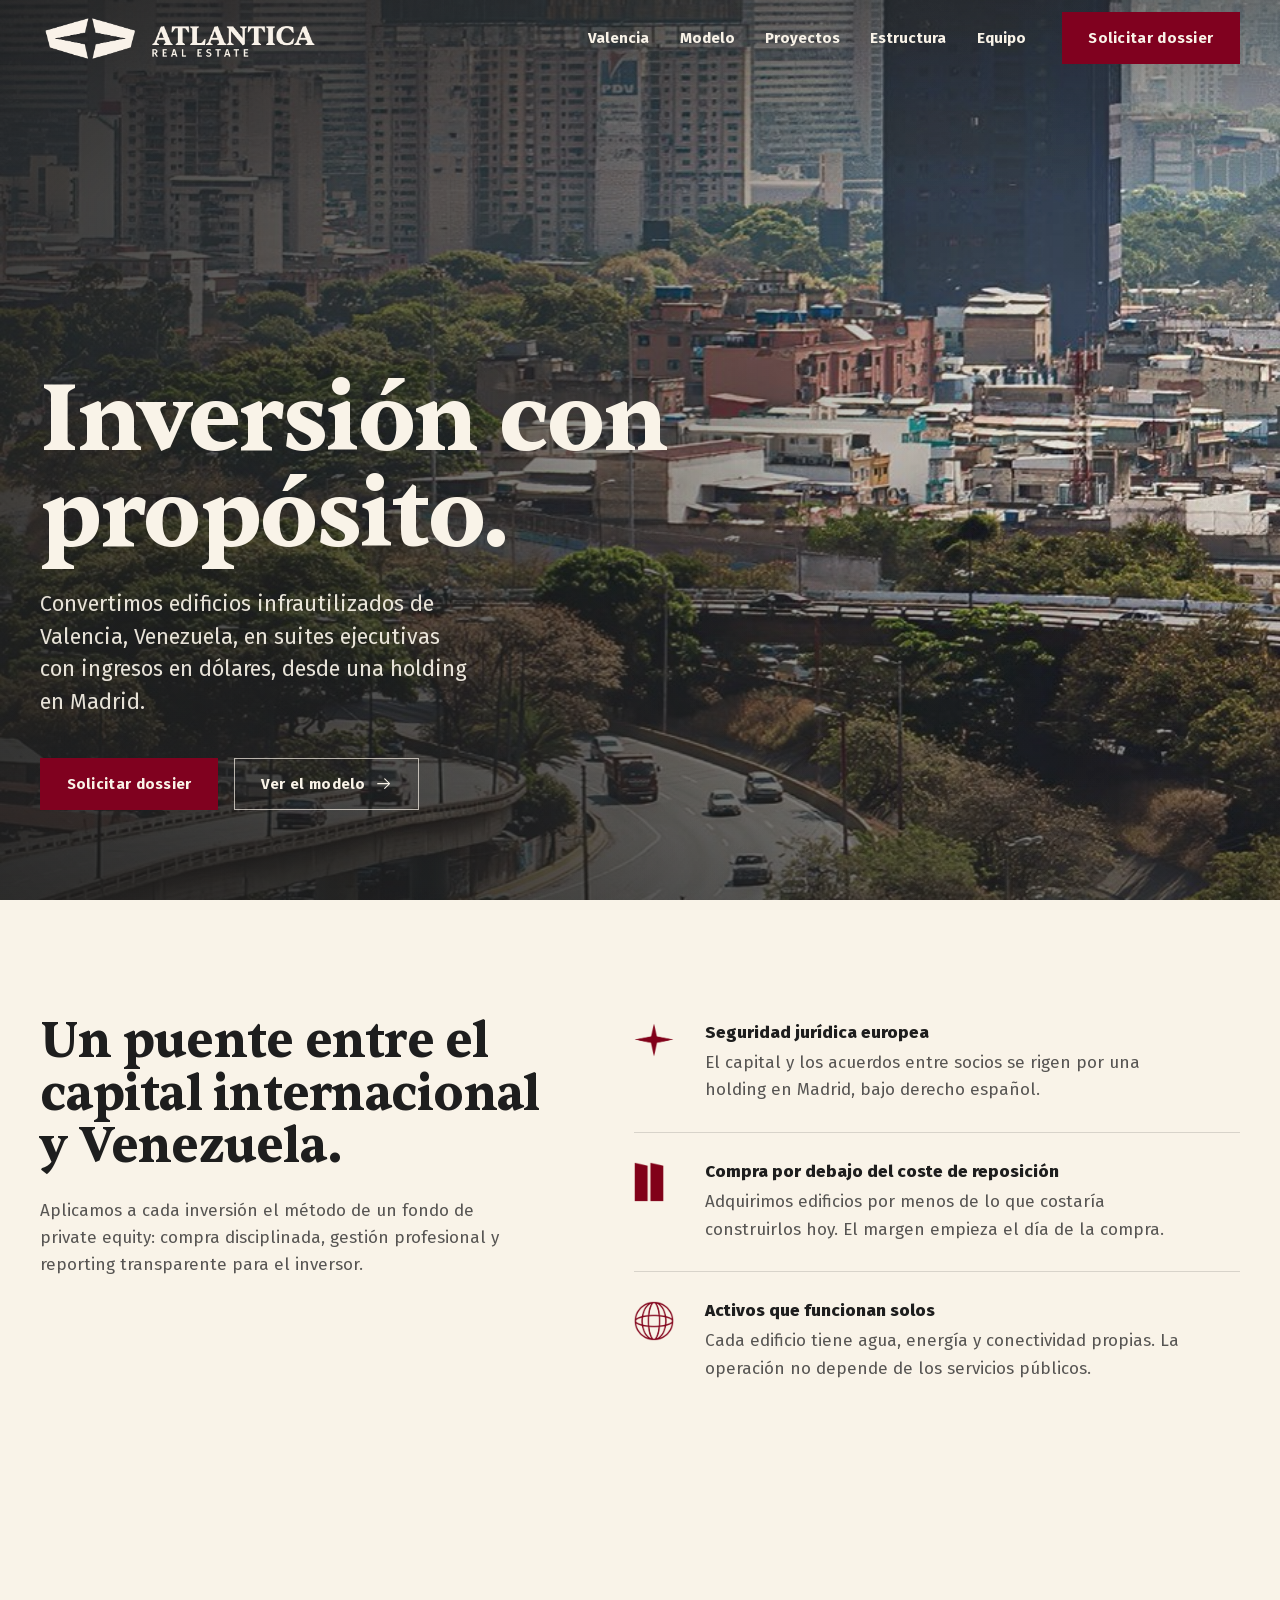
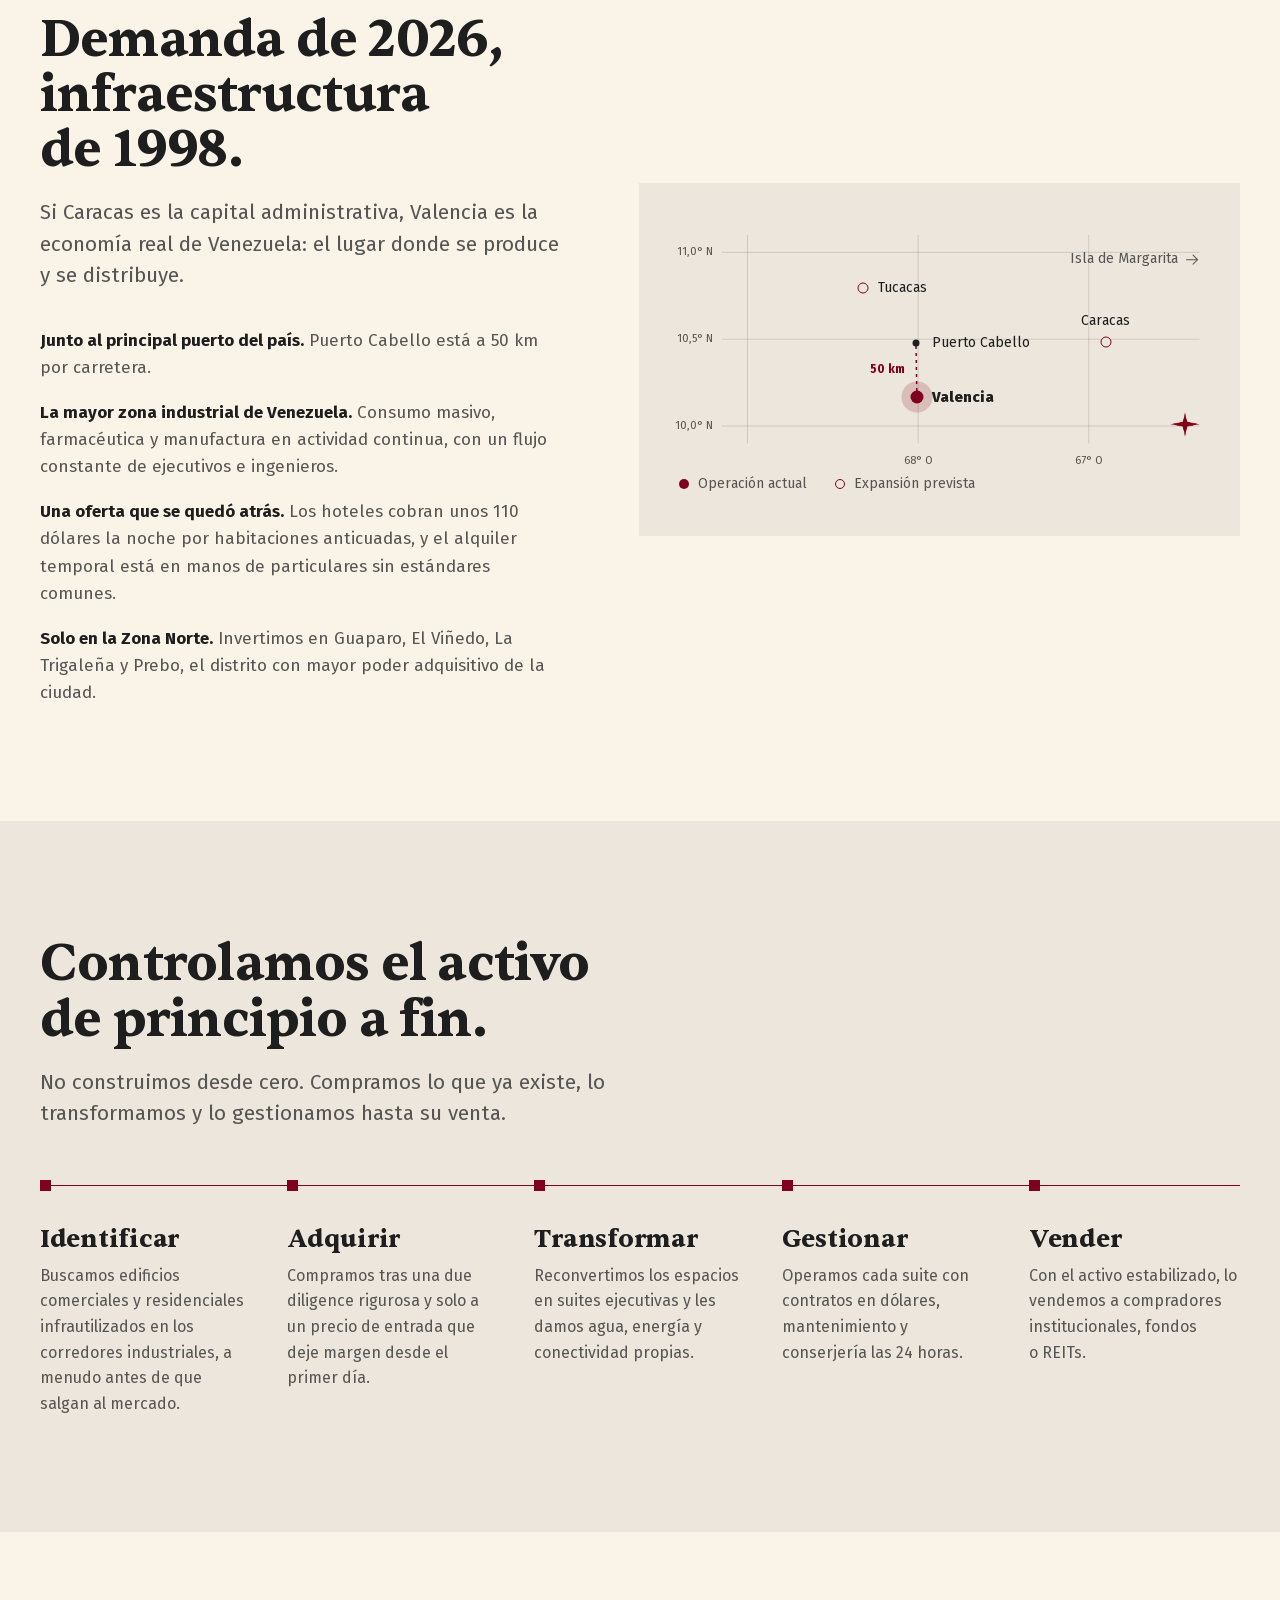
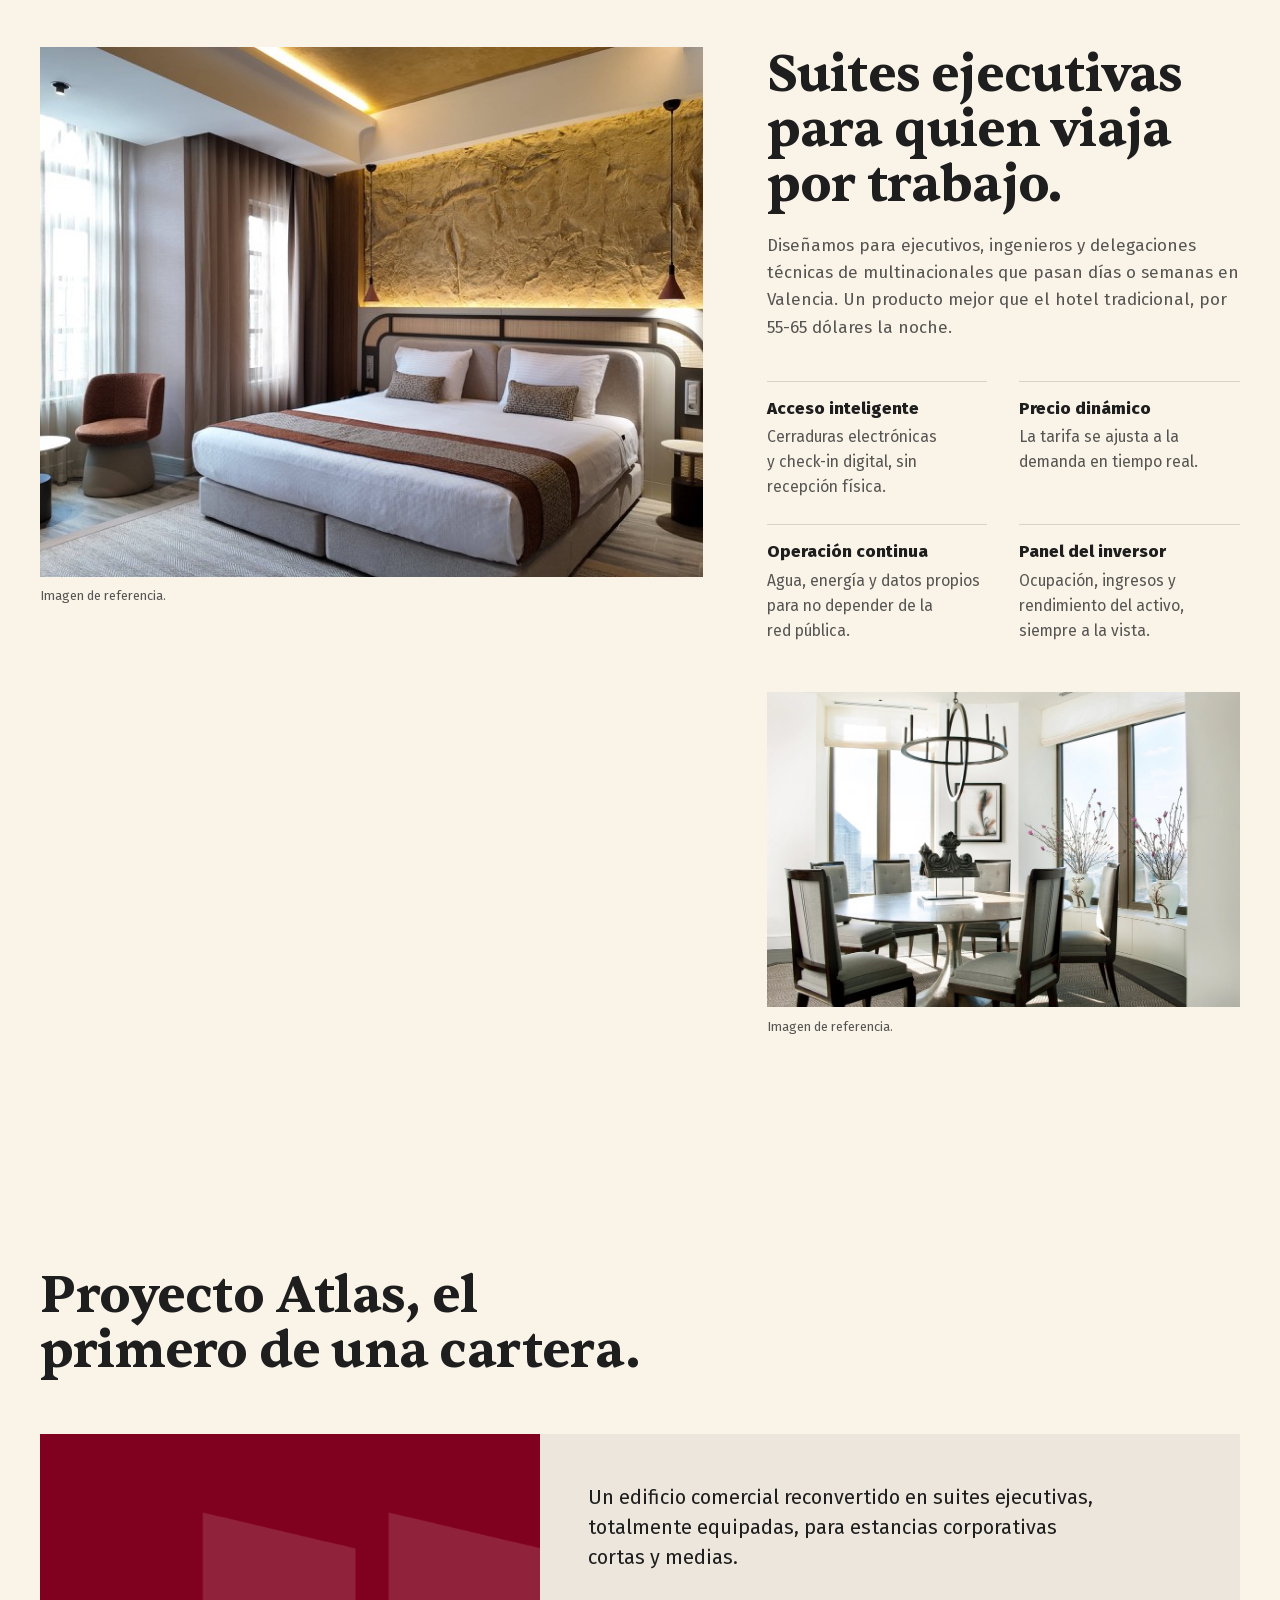
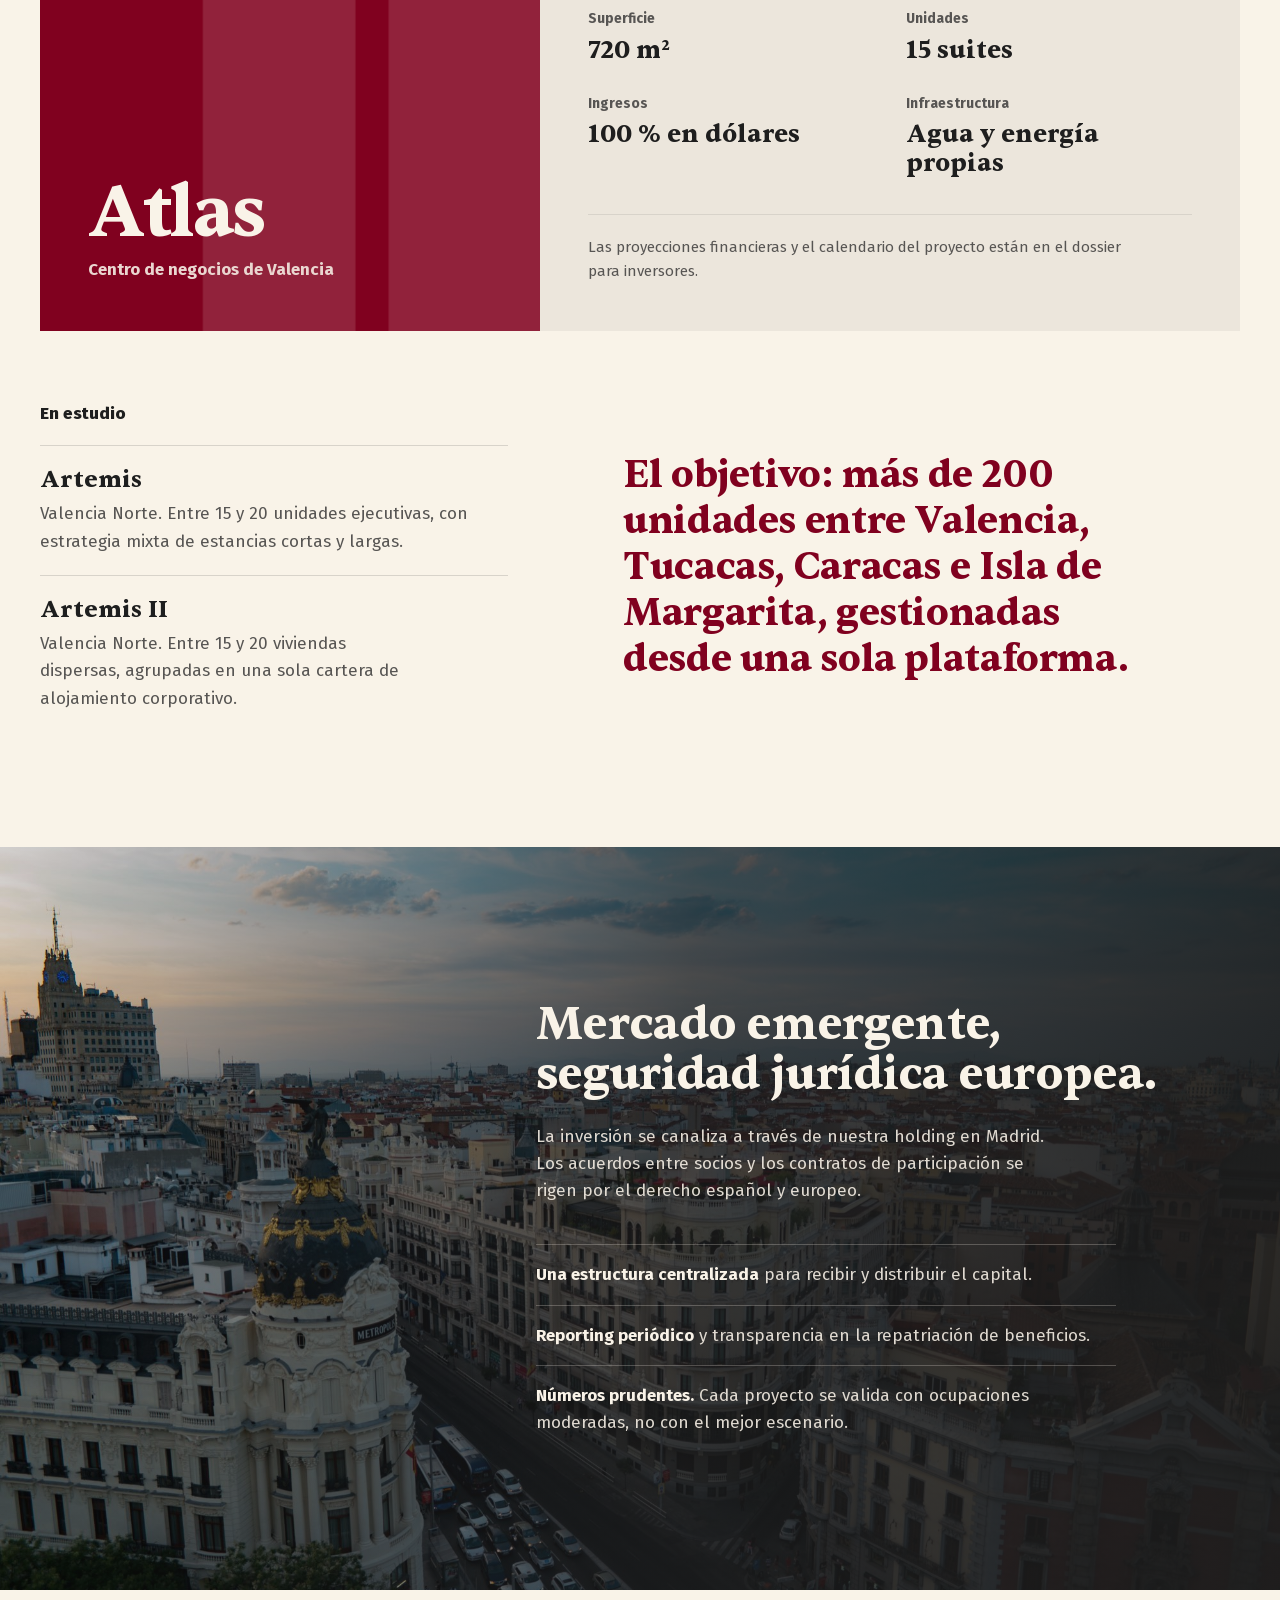
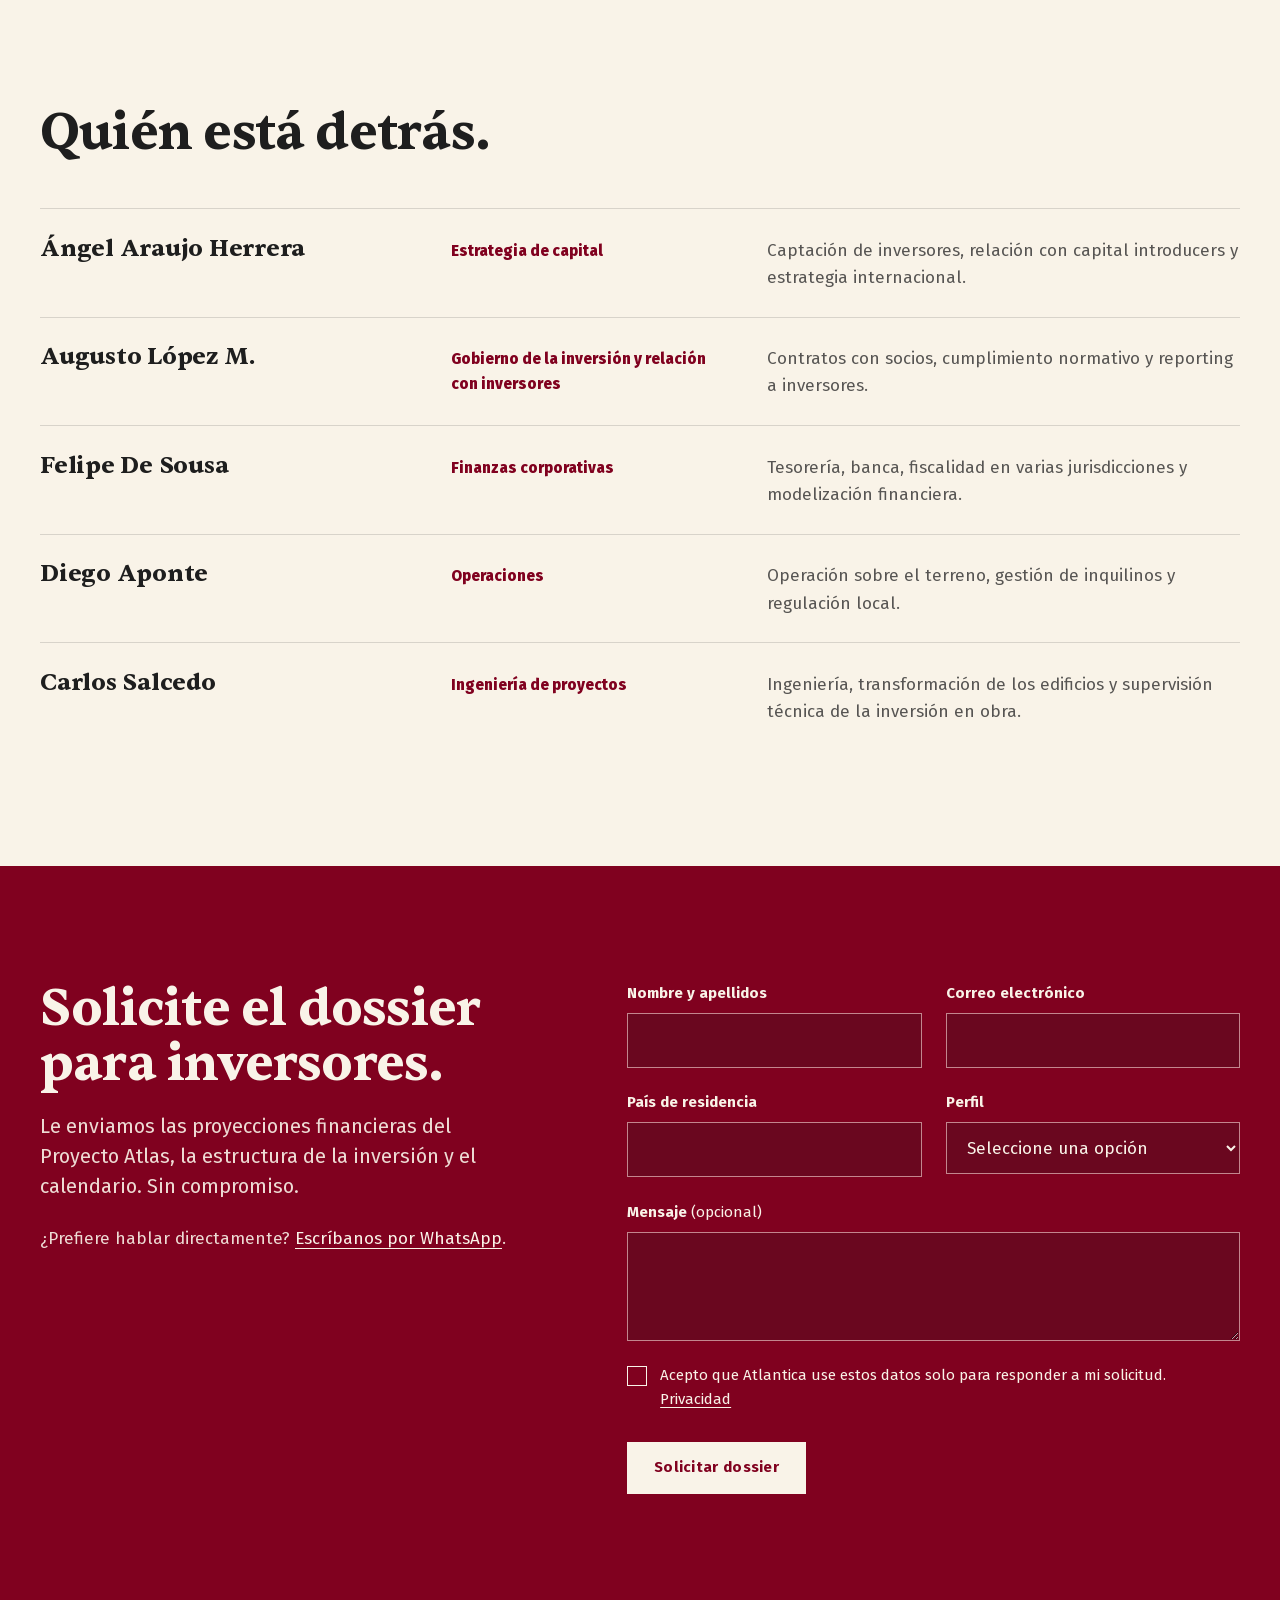
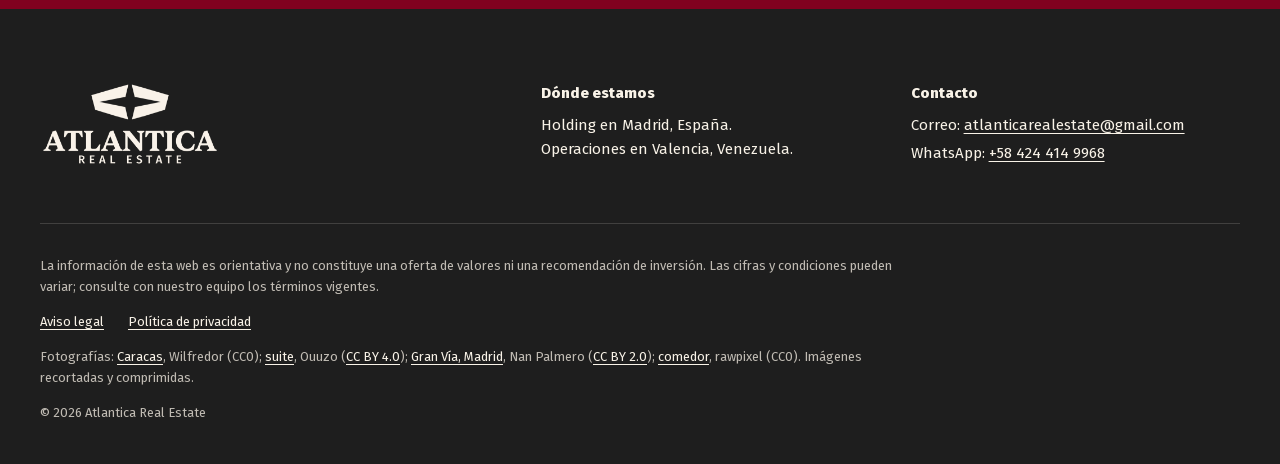
==== index.html @ 22e3bf8a "Web de Atlantica Real Estate Landing estática: modelo de negocio, Valencia, suites, Proyecto Atlas, " ====
<!doctype html>
<html lang="es">
<head>
<meta charset="utf-8">
<meta name="viewport" content="width=device-width, initial-scale=1">
<meta http-equiv="Content-Security-Policy" content="default-src 'self'; script-src 'self' 'sha256-qOhFsq0QMV2REqNwk5hGH5bZE9SkX6gt6yeyKdYPv+U='; style-src 'self' 'unsafe-inline'; img-src 'self' data:; font-src 'self'; connect-src 'self'; object-src 'none'; base-uri 'self'; form-action 'self'; upgrade-insecure-requests">
<meta name="referrer" content="strict-origin-when-cross-origin">
<title>Atlantica Real Estate | Inversión inmobiliaria en Valencia, Venezuela</title>
<meta name="description" content="Convertimos edificios infrautilizados de Valencia, Venezuela, en suites ejecutivas con ingresos en dólares, desde una holding en Madrid.">
<meta name="color-scheme" content="light dark">
<meta name="theme-color" content="#F9F3E8" media="(prefers-color-scheme: light)">
<meta name="theme-color" content="#1E1E1E" media="(prefers-color-scheme: dark)">
<meta property="og:type" content="website">
<meta property="og:locale" content="es_ES">
<meta property="og:title" content="Atlantica Real Estate | Inversión con propósito">
<meta property="og:description" content="Suites ejecutivas en Valencia, Venezuela, con ingresos en dólares y seguridad jurídica europea.">
<meta property="og:image" content="https://augustomlopezm.github.io/atlantica/assets/og-imagen.jpg">
<meta property="og:url" content="https://augustomlopezm.github.io/atlantica/">
<link rel="canonical" href="https://augustomlopezm.github.io/atlantica/">
<link rel="icon" href="assets/favicon-32.png" sizes="32x32" type="image/png">
<link rel="apple-touch-icon" href="assets/apple-touch-icon.png">
<link rel="preload" href="assets/fuentes/sentient-700.woff2" as="font" type="font/woff2" crossorigin>
<link rel="preload" href="assets/fuentes/fira-sans-400.woff2" as="font" type="font/woff2" crossorigin>
<link rel="preload" as="image" href="assets/img/portada-caracas-movil.jpg" media="(max-width: 699px)" fetchpriority="high">
<link rel="preload" as="image" href="assets/img/portada-caracas-1600.jpg" imagesrcset="assets/img/portada-caracas-1600.jpg 1600w, assets/img/portada-caracas-2240.jpg 2240w" imagesizes="100vw" media="(min-width: 700px)" fetchpriority="high">
<link rel="stylesheet" href="css/estilos.css">
<script>document.documentElement.classList.add("js")</script>
<script src="js/main.js" defer></script>
</head>
<body>
<a class="saltar" href="#contenido">Saltar al contenido</a>
<svg class="sprite" aria-hidden="true" focusable="false"><symbol id="i-flecha" viewBox="0 0 256 256" fill="currentColor"><path d="M221.66,133.66l-72,72a8,8,0,0,1-11.32-11.32L196.69,136H40a8,8,0,0,1,0-16H196.69L138.34,61.66a8,8,0,0,1,11.32-11.32l72,72A8,8,0,0,1,221.66,133.66Z"/></symbol><symbol id="i-menu" viewBox="0 0 256 256" fill="currentColor"><path d="M224,128a8,8,0,0,1-8,8H40a8,8,0,0,1,0-16H216A8,8,0,0,1,224,128ZM40,72H216a8,8,0,0,0,0-16H40a8,8,0,0,0,0,16ZM216,184H40a8,8,0,0,0,0,16H216a8,8,0,0,0,0-16Z"/></symbol><symbol id="i-cerrar" viewBox="0 0 256 256" fill="currentColor"><path d="M205.66,194.34a8,8,0,0,1-11.32,11.32L128,139.31,61.66,205.66a8,8,0,0,1-11.32-11.32L116.69,128,50.34,61.66A8,8,0,0,1,61.66,50.34L128,116.69l66.34-66.35a8,8,0,0,1,11.32,11.32L139.31,128Z"/></symbol></svg>

<header class="cabecera" data-estado="sobre-portada">
  <div class="contenedor cabecera__fila">
    <a class="cabecera__marca" href="#inicio" aria-label="Atlantica Real Estate, ir al inicio">
      <img class="logo logo--claro" src="assets/marca/logo-horizontal-butter.png" width="280" height="51" alt="">
      <img class="logo logo--color" src="assets/marca/logo-horizontal-wine.png" width="280" height="51" alt="">
    </a>
    <nav class="nav" id="nav" aria-label="Principal">
      <ul class="nav__enlaces">
        <li><a href="#valencia">Valencia</a></li>
        <li><a href="#modelo">Modelo</a></li>
        <li><a href="#proyectos">Proyectos</a></li>
        <li><a href="#estructura">Estructura</a></li>
        <li><a href="#equipo">Equipo</a></li>
      </ul>
      <a class="boton boton--primario" href="#dossier">Solicitar dossier</a>
    </nav>
    <button class="menu-boton" type="button" aria-controls="nav" aria-expanded="false">
      <svg class="icono icono--abrir" aria-hidden="true"><use href="#i-menu"/></svg>
      <svg class="icono icono--cerrar" aria-hidden="true"><use href="#i-cerrar"/></svg>
      <span class="solo-lector">Menú</span>
    </button>
  </div>
</header>

<main id="contenido">

  <section class="portada" id="inicio" aria-labelledby="portada-titulo">
    <picture>
      <source media="(max-width: 699px)" srcset="assets/img/portada-caracas-movil.jpg" width="905" height="1760">
      <img class="portada__foto" src="assets/img/portada-caracas-1600.jpg"
           srcset="assets/img/portada-caracas-1600.jpg 1600w, assets/img/portada-caracas-2240.jpg 2240w"
           sizes="100vw" width="2240" height="1260" fetchpriority="high"
           alt="Caracas, con el Ávila al fondo y las torres de Parque Central.">
    </picture>
    <div class="contenedor portada__contenido">
      <h1 class="portada__titulo" id="portada-titulo">Inversión con propósito.</h1>
      <p class="portada__texto">Convertimos edificios infrautilizados de Valencia, Venezuela, en suites ejecutivas con ingresos en dólares, desde una holding en Madrid.</p>
      <div class="portada__acciones">
        <a class="boton boton--primario" href="#dossier">Solicitar dossier</a>
        <a class="boton boton--contorno-claro" href="#modelo">Ver el modelo <svg class="icono" aria-hidden="true"><use href="#i-flecha"/></svg></a>
      </div>
    </div>
  </section>

  <section class="seccion intro" aria-labelledby="intro-titulo">
    <div class="contenedor intro__rejilla">
      <div>
        <h2 class="intro__titulo" id="intro-titulo">Un puente entre el capital internacional y Venezuela.</h2>
        <p class="intro__texto">Aplicamos a cada inversión el método de un fondo de private equity: compra disciplinada, gestión profesional y reporting transparente para el inversor.</p>
      </div>
      <ul class="pilares">
        <li>
          <picture class="pilares__icono"><source srcset="assets/marca/rosa-butter.png" media="(prefers-color-scheme: dark)"><img src="assets/marca/rosa-wine.png" width="40" height="34" alt=""></picture>
          <h3>Seguridad jurídica europea</h3>
          <p>El capital y los acuerdos entre socios se rigen por una holding en Madrid, bajo derecho español.</p>
        </li>
        <li>
          <picture class="pilares__icono"><source srcset="assets/marca/barras-butter.png" media="(prefers-color-scheme: dark)"><img src="assets/marca/barras-wine.png" width="30" height="40" alt=""></picture>
          <h3>Compra por debajo del coste de reposición</h3>
          <p>Adquirimos edificios por menos de lo que costaría construirlos hoy. El margen empieza el día de la compra.</p>
        </li>
        <li>
          <picture class="pilares__icono"><source srcset="assets/marca/globo-butter.png" media="(prefers-color-scheme: dark)"><img src="assets/marca/globo-wine.png" width="40" height="40" alt=""></picture>
          <h3>Activos que funcionan solos</h3>
          <p>Cada edificio tiene agua, energía y conectividad propias. La operación no depende de los servicios públicos.</p>
        </li>
      </ul>
    </div>
  </section>

  <section class="seccion valencia" id="valencia" aria-labelledby="valencia-titulo">
    <div class="contenedor valencia__rejilla">
      <div>
        <h2 id="valencia-titulo">Demanda de 2026, infraestructura de 1998.</h2>
        <p class="entradilla">Si Caracas es la capital administrativa, Valencia es la economía real de Venezuela: el lugar donde se produce y se distribuye.</p>
        <ul class="lista-datos">
          <li><strong>Junto al principal puerto del país.</strong> Puerto Cabello está a 50 km por carretera.</li>
          <li><strong>La mayor zona industrial de Venezuela.</strong> Consumo masivo, farmacéutica y manufactura en actividad continua, con un flujo constante de ejecutivos e ingenieros.</li>
          <li><strong>Una oferta que se quedó atrás.</strong> Los hoteles cobran unos 110 dólares la noche por habitaciones anticuadas, y el alquiler temporal está en manos de particulares sin estándares comunes.</li>
          <li><strong>Solo en la Zona Norte.</strong> Invertimos en Guaparo, El Viñedo, La Trigaleña y Prebo, el distrito con mayor poder adquisitivo de la ciudad.</li>
        </ul>
      </div>
      <figure class="mapa" role="img" aria-label="Mapa de Venezuela. Valencia, donde operamos hoy, está a 50 kilómetros por carretera de Puerto Cabello. La expansión prevista incluye Tucacas, Caracas e Isla de Margarita.">
        <div class="mapa__lienzo" style="aspect-ratio: 314 / 137"><svg class="mapa__reticula" viewBox="0 0 314.4 137.0" preserveAspectRatio="none" aria-hidden="true" focusable="false"><line x1="0" y1="125.6" x2="314.4" y2="125.6"/><line x1="0" y1="68.5" x2="314.4" y2="68.5"/><line x1="0" y1="11.4" x2="314.4" y2="11.4"/><line x1="16.8" y1="0" x2="16.8" y2="137.0"/><line x1="129.1" y1="0" x2="129.1" y2="137.0"/><line x1="241.4" y1="0" x2="241.4" y2="137.0"/><line class="mapa__ruta" x1="128.3" y1="107.1" x2="127.7" y2="71.6"/></svg><span class="mapa__coord" style="left: 0; top: 91.67%">10,0° N</span><span class="mapa__coord" style="left: 0; top: 50.00%">10,5° N</span><span class="mapa__coord" style="left: 0; top: 8.33%">11,0° N</span><span class="mapa__coord mapa__coord--lon" style="left: 41.07%; top: 100%">68° O</span><span class="mapa__coord mapa__coord--lon" style="left: 76.79%; top: 100%">67° O</span><span class="mapa__dato" style="left: 40.80%; top: 65.20%">50 km</span><span class="mapa__punto mapa__punto--actual" style="left: 40.80%; top: 78.17%"></span><span class="mapa__lugar mapa__lugar--der mapa__lugar--principal" style="left: 40.80%; top: 78.17%">Valencia</span><span class="mapa__punto mapa__punto--puerto" style="left: 40.62%; top: 52.24%"></span><span class="mapa__lugar mapa__lugar--der" style="left: 40.62%; top: 52.24%">Puerto Cabello</span><span class="mapa__punto mapa__punto--prevista" style="left: 80.23%; top: 51.62%"></span><span class="mapa__lugar mapa__lugar--arriba" style="left: 80.23%; top: 51.62%">Caracas</span><span class="mapa__punto mapa__punto--prevista" style="left: 29.44%; top: 25.78%"></span><span class="mapa__lugar mapa__lugar--der" style="left: 29.44%; top: 25.78%">Tucacas</span><span class="mapa__lugar mapa__lugar--borde" style="top: 11.86%">Isla de Margarita <svg class="icono" aria-hidden="true"><use href="#i-flecha"/></svg></span><picture class="mapa__rosa"><source srcset="assets/marca/rosa-butter.png" media="(prefers-color-scheme: dark)"><img src="assets/marca/rosa-wine.png" width="30" height="25" alt=""></picture></div>
        <figcaption class="mapa__leyenda" aria-hidden="true">
          <span class="leyenda leyenda--actual">Operación actual</span>
          <span class="leyenda leyenda--prevista">Expansión prevista</span>
        </figcaption>
      </figure>
    </div>
  </section>

  <section class="seccion modelo" id="modelo" aria-labelledby="modelo-titulo">
    <div class="contenedor">
      <h2 id="modelo-titulo">Controlamos el activo de principio a fin.</h2>
      <p class="entradilla">No construimos desde cero. Compramos lo que ya existe, lo transformamos y lo gestionamos hasta su venta.</p>
      <ol class="cadena" data-cadena>
        <li><h3>Identificar</h3><p>Buscamos edificios comerciales y residenciales infrautilizados en los corredores industriales, a menudo antes de que salgan al mercado.</p></li>
        <li><h3>Adquirir</h3><p>Compramos tras una due diligence rigurosa y solo a un precio de entrada que deje margen desde el primer día.</p></li>
        <li><h3>Transformar</h3><p>Reconvertimos los espacios en suites ejecutivas y les damos agua, energía y conectividad propias.</p></li>
        <li><h3>Gestionar</h3><p>Operamos cada suite con contratos en dólares, mantenimiento y conserjería las 24 horas.</p></li>
        <li><h3>Vender</h3><p>Con el activo estabilizado, lo vendemos a compradores institucionales, fondos o REITs.</p></li>
      </ol>
    </div>
  </section>

  <section class="seccion suites" id="suites" aria-labelledby="suites-titulo">
    <div class="contenedor suites__rejilla">
      <figure class="foto suites__principal">
        <img src="assets/img/suite-1800.jpg" srcset="assets/img/suite-960.jpg 960w, assets/img/suite-1800.jpg 1800w"
             sizes="(min-width: 1000px) 56vw, 100vw" width="1800" height="1012" loading="lazy" decoding="async"
             alt="Suite contemporánea con cama doble, luz cálida indirecta y una pared de textura en relieve.">
        <figcaption>Imagen de referencia.</figcaption>
      </figure>
      <div class="suites__texto">
        <h2 id="suites-titulo">Suites ejecutivas para quien viaja por trabajo.</h2>
        <p>Diseñamos para ejecutivos, ingenieros y delegaciones técnicas de multinacionales que pasan días o semanas en Valencia. Un producto mejor que el hotel tradicional, por <span class="sin-corte">55-65 dólares</span> la noche.</p>
        <ul class="prestaciones">
          <li><h3>Acceso inteligente</h3><p>Cerraduras electrónicas y check-in digital, sin recepción física.</p></li>
          <li><h3>Precio dinámico</h3><p>La tarifa se ajusta a la demanda en tiempo real.</p></li>
          <li><h3>Operación continua</h3><p>Agua, energía y datos propios para no depender de la red pública.</p></li>
          <li><h3>Panel del inversor</h3><p>Ocupación, ingresos y rendimiento del activo, siempre a la vista.</p></li>
        </ul>
        <figure class="foto suites__secundaria">
          <img src="assets/img/comedor-1024.jpg" width="1024" height="731" loading="lazy" decoding="async"
               alt="Comedor de un apartamento contemporáneo con mesa redonda y ventanales hacia la ciudad.">
          <figcaption>Imagen de referencia.</figcaption>
        </figure>
      </div>
    </div>
  </section>

  <section class="seccion proyectos" id="proyectos" aria-labelledby="proyectos-titulo">
    <div class="contenedor">
      <h2 id="proyectos-titulo">Proyecto Atlas, el primero de una cartera.</h2>
      <div class="atlas">
        <div class="atlas__panel">
          <img class="atlas__barras" src="assets/marca/barras-butter-grande.png" width="450" height="600" alt="">
          <p class="atlas__nombre">Atlas</p>
          <p class="atlas__lugar">Centro de negocios de Valencia</p>
        </div>
        <div class="atlas__ficha">
          <p class="atlas__resumen">Un edificio comercial reconvertido en suites ejecutivas, totalmente equipadas, para estancias corporativas cortas y medias.</p>
          <dl class="ficha">
            <div><dt>Superficie</dt><dd>720 m²</dd></div>
            <div><dt>Unidades</dt><dd>15 suites</dd></div>
            <div><dt>Ingresos</dt><dd>100 % en dólares</dd></div>
            <div><dt>Infraestructura</dt><dd>Agua y energía propias</dd></div>
          </dl>
          <p class="atlas__nota">Las proyecciones financieras y el calendario del proyecto están en el dossier para inversores.</p>
        </div>
      </div>
      <div class="cartera">
        <div>
          <h3 class="cartera__titulo">En estudio</h3>
          <ul class="cartera__lista">
            <li><p class="cartera__nombre">Artemis</p><p>Valencia Norte. Entre 15 y 20 unidades ejecutivas, con estrategia mixta de estancias cortas y largas.</p></li>
            <li><p class="cartera__nombre">Artemis II</p><p>Valencia Norte. Entre 15 y 20 viviendas dispersas, agrupadas en una sola cartera de alojamiento corporativo.</p></li>
          </ul>
        </div>
        <p class="cartera__vision">El objetivo: más de 200 unidades entre Valencia, Tucacas, Caracas e Isla de Margarita, gestionadas desde una sola plataforma.</p>
      </div>
    </div>
  </section>

  <section class="banda" id="estructura" aria-labelledby="estructura-titulo">
    <img class="banda__foto" src="assets/img/madrid-2000.jpg" srcset="assets/img/madrid-1000.jpg 1000w, assets/img/madrid-2000.jpg 2000w"
         sizes="100vw" width="2000" height="1333" loading="lazy" decoding="async"
         alt="La Gran Vía de Madrid al atardecer, con los edificios Metrópolis y Telefónica.">
    <div class="contenedor banda__contenido">
      <h2 id="estructura-titulo">Mercado emergente, seguridad jurídica europea.</h2>
      <p>La inversión se canaliza a través de nuestra holding en Madrid. Los acuerdos entre socios y los contratos de participación se rigen por el derecho español y europeo.</p>
      <ul class="garantias">
        <li><strong>Una estructura centralizada</strong> para recibir y distribuir el capital.</li>
        <li><strong>Reporting periódico</strong> y transparencia en la repatriación de beneficios.</li>
        <li><strong>Números prudentes.</strong> Cada proyecto se valida con ocupaciones moderadas, no con el mejor escenario.</li>
      </ul>
    </div>
  </section>

  <section class="seccion equipo" id="equipo" aria-labelledby="equipo-titulo">
    <div class="contenedor">
      <h2 id="equipo-titulo">Quién está detrás.</h2>
      <ul class="equipo__lista">
        <li><h3>Ángel Araujo Herrera</h3><p class="rol">Estrategia de capital</p><p>Captación de inversores, relación con capital introducers y estrategia internacional.</p></li>
        <li><h3>Augusto López M.</h3><p class="rol">Gobierno de la inversión y relación con inversores</p><p>Contratos con socios, cumplimiento normativo y reporting a inversores.</p></li>
        <li><h3>Felipe De Sousa</h3><p class="rol">Finanzas corporativas</p><p>Tesorería, banca, fiscalidad en varias jurisdicciones y modelización financiera.</p></li>
        <li><h3>Diego Aponte</h3><p class="rol">Operaciones</p><p>Operación sobre el terreno, gestión de inquilinos y regulación local.</p></li>
        <li><h3>Carlos Salcedo</h3><p class="rol">Ingeniería de proyectos</p><p>Ingeniería, transformación de los edificios y supervisión técnica de la inversión en obra.</p></li>
      </ul>
    </div>
  </section>

  <section class="dossier" id="dossier" aria-labelledby="dossier-titulo">
    <div class="contenedor dossier__rejilla">
      <div>
        <h2 id="dossier-titulo">Solicite el dossier para inversores.</h2>
        <p class="dossier__texto">Le enviamos las proyecciones financieras del Proyecto Atlas, la estructura de la inversión y el calendario. Sin compromiso.</p>
        <p class="dossier__alternativa">¿Prefiere hablar directamente? <a data-whatsapp href="https://wa.me/584244149968?text=Hola%2C%20me%20interesa%20recibir%20informaci%C3%B3n%20sobre%20Atlantica%20Real%20Estate." target="_blank" rel="noopener">Escríbanos por WhatsApp</a>.</p>
      </div>
      <form class="formulario" data-formulario novalidate>
        <div class="campo">
          <label for="f-nombre">Nombre y apellidos</label>
          <input id="f-nombre" name="nombre" autocomplete="name" required aria-describedby="e-nombre">
          <p class="campo__error" id="e-nombre" hidden></p>
        </div>
        <div class="campo">
          <label for="f-correo">Correo electrónico</label>
          <input id="f-correo" name="correo" type="email" autocomplete="email" required aria-describedby="e-correo">
          <p class="campo__error" id="e-correo" hidden></p>
        </div>
        <div class="campo">
          <label for="f-pais">País de residencia</label>
          <input id="f-pais" name="pais" autocomplete="country-name">
        </div>
        <div class="campo">
          <label for="f-perfil">Perfil</label>
          <select id="f-perfil" name="perfil">
            <option value="">Seleccione una opción</option>
            <option>Inversor particular</option>
            <option>Family office</option>
            <option>Inversor institucional</option>
            <option>Otro</option>
          </select>
        </div>
        <div class="campo campo--ancho">
          <label for="f-mensaje">Mensaje <span class="campo__opcional">(opcional)</span></label>
          <textarea id="f-mensaje" name="mensaje" rows="3"></textarea>
        </div>
        <div class="campo campo--ancho campo--casilla">
          <input id="f-privacidad" name="privacidad" type="checkbox" required aria-describedby="e-privacidad">
          <label for="f-privacidad">Acepto que Atlantica use estos datos solo para responder a mi solicitud. <a href="privacidad.html">Privacidad</a></label>
          <p class="campo__error" id="e-privacidad" hidden></p>
        </div>
        <div class="campo--ancho formulario__pie">
          <button class="boton boton--claro" type="submit">Solicitar dossier</button>
          <p class="formulario__estado" role="status" aria-live="polite"></p>
        </div>
      </form>
    </div>
  </section>

</main>

<footer class="pie">
  <div class="contenedor pie__rejilla">
    <img class="pie__logo" src="assets/marca/logo-principal-butter.png" width="180" height="86" alt="Atlantica Real Estate" loading="lazy">
    <div>
      <p class="pie__titulo">Dónde estamos</p>
      <p>Holding en Madrid, España.<br>Operaciones en Valencia, Venezuela.</p>
    </div>
    <div>
      <p class="pie__titulo">Contacto</p>
      <p>Correo: <a data-correo href="mailto:atlanticarealestate@gmail.com">atlanticarealestate@gmail.com</a></p>
      <p>WhatsApp: <a data-whatsapp href="https://wa.me/584244149968?text=Hola%2C%20me%20interesa%20recibir%20informaci%C3%B3n%20sobre%20Atlantica%20Real%20Estate." target="_blank" rel="noopener">+58 424 414 9968</a></p>
    </div>
  </div>
  <div class="contenedor pie__legal" id="pie-legal">
    <p>La información de esta web es orientativa y no constituye una oferta de valores ni una recomendación de inversión. Las cifras y condiciones pueden variar; consulte con nuestro equipo los términos vigentes.</p>
    <p class="pie__enlaces"><a href="aviso-legal.html">Aviso legal</a><a href="privacidad.html">Política de privacidad</a></p>
    <p>Fotografías: <a href="https://commons.wikimedia.org/wiki/File:Panoramic_View_of_Caracas_from_Militar_Hospital.jpg">Caracas</a>, Wilfredor (CC0); <a href="https://commons.wikimedia.org/w/index.php?curid=192235442">suite</a>, Ouuzo (<a href="https://creativecommons.org/licenses/by/4.0/">CC BY 4.0</a>); <a href="https://commons.wikimedia.org/w/index.php?curid=131073829">Gran Vía, Madrid</a>, Nan Palmero (<a href="https://creativecommons.org/licenses/by/2.0/">CC BY 2.0</a>); <a href="https://www.rawpixel.com/image/6043333">comedor</a>, rawpixel (CC0). Imágenes recortadas y comprimidas.</p>
    <p>© 2026 Atlantica Real Estate</p>
  </div>
</footer>
</body>
</html>
---- css/estilos.css ----
/* Atlantica Real Estate. Landing.
   Paleta, tipografías y reglas de uso: Manual de Identidad Visual (febrero 2026).
   Wine Red sobre Butter es la versión prioritaria; en modo oscuro el acento pasa a Butter
   porque el manual desaconseja Wine sobre Blackout. */

@font-face { font-family: "Sentient"; src: url("../assets/fuentes/sentient-700.woff2") format("woff2"); font-weight: 700; font-style: normal; font-display: swap; }
@font-face { font-family: "Fira Sans"; src: url("../assets/fuentes/fira-sans-400.woff2") format("woff2"); font-weight: 400; font-style: normal; font-display: swap; }
@font-face { font-family: "Fira Sans"; src: url("../assets/fuentes/fira-sans-700.woff2") format("woff2"); font-weight: 700; font-style: normal; font-display: swap; }
@font-face { font-family: "Fira Sans"; src: url("../assets/fuentes/fira-sans-800.woff2") format("woff2"); font-weight: 800; font-style: normal; font-display: swap; }

:root {
  --wine: #80011F;
  --butter: #F9F3E8;
  --blackout: #1E1E1E;

  --fondo: var(--butter);
  --fondo-alterno: color-mix(in srgb, var(--butter) 94%, var(--blackout));
  --texto: var(--blackout);
  --texto-suave: color-mix(in srgb, var(--blackout) 74%, var(--butter));
  --acento: var(--wine);
  --linea: color-mix(in srgb, var(--blackout) 15%, var(--butter));

  --f-titular: "Sentient", "Iowan Old Style", Georgia, serif;
  --f-texto: "Fira Sans", system-ui, -apple-system, "Segoe UI", sans-serif;

  --contenedor: 1240px;
  --margen: clamp(1.25rem, 4vw, 2.5rem);
  --seccion: clamp(5rem, 9vw, 8.5rem);
  --cabecera: 76px;
  --ease: cubic-bezier(0.16, 1, 0.3, 1);

  color-scheme: light dark;
}

@media (prefers-color-scheme: dark) {
  :root {
    --fondo: var(--blackout);
    --fondo-alterno: color-mix(in srgb, var(--blackout) 91%, var(--butter));
    --texto: var(--butter);
    --texto-suave: color-mix(in srgb, var(--butter) 76%, var(--blackout));
    --acento: var(--butter);
    --linea: color-mix(in srgb, var(--butter) 16%, var(--blackout));
  }
}

/* ---------- Base ---------- */
*, *::before, *::after { box-sizing: border-box; }
html { -webkit-text-size-adjust: 100%; scroll-padding-top: calc(var(--cabecera) + 1rem); scrollbar-color: color-mix(in srgb, var(--texto) 35%, transparent) var(--fondo); }
@media (prefers-reduced-motion: no-preference) { html { scroll-behavior: smooth; } }
body { margin: 0; background: var(--fondo); color: var(--texto); font: 400 1.0625rem/1.6 var(--f-texto); -webkit-font-smoothing: antialiased; text-rendering: optimizeLegibility; }
html.menu-abierto { overflow: hidden; }
img { display: block; max-width: 100%; height: auto; }
h1, h2, h3, h4, p, figure, dl, dd { margin: 0; }
h1, h2 { font-family: var(--f-titular); font-weight: 700; letter-spacing: -0.015em; text-wrap: balance; }
h2 { font-size: clamp(2rem, 1.35rem + 2.4vw, 3.25rem); line-height: 1.06; max-width: 22ch; }
h3 { font-weight: 800; font-size: 1.0625rem; line-height: 1.3; }
p { text-wrap: pretty; }
strong { font-weight: 700; }
a { color: inherit; text-decoration-thickness: 1px; text-underline-offset: 0.22em; }
::selection { background: var(--wine); color: var(--butter); }
:focus-visible { outline: 2px solid var(--acento); outline-offset: 3px; }
input, textarea, select { caret-color: currentColor; }

.contenedor { width: min(100% - 2 * var(--margen), var(--contenedor)); margin-inline: auto; }
.seccion { padding-block: var(--seccion); }
.entradilla { margin-top: 1.25rem; font-size: clamp(1.125rem, 1rem + 0.45vw, 1.3rem); line-height: 1.5; color: var(--texto-suave); max-width: 52ch; }
.solo-lector { position: absolute; width: 1px; height: 1px; overflow: hidden; clip-path: inset(50%); white-space: nowrap; }
.sprite { position: absolute; width: 0; height: 0; overflow: hidden; }
.icono { width: 1.15em; height: 1.15em; flex: none; }
.saltar { position: absolute; left: 1rem; top: -5rem; z-index: 40; padding: 0.75rem 1rem; background: var(--wine); color: var(--butter); font-weight: 700; }
.saltar:focus { top: 1rem; }

.sin-corte { white-space: nowrap; }

/* ---------- Botones: esquinas rectas, como los cortes del isotipo ---------- */
.boton { display: inline-flex; align-items: center; justify-content: center; gap: 0.6rem; min-height: 52px; padding: 0 1.6rem; border: 1px solid transparent; border-radius: 0; font: 700 0.9375rem/1 var(--f-texto); letter-spacing: 0.02em; text-decoration: none; white-space: nowrap; cursor: pointer; transition: background-color 0.3s var(--ease), color 0.3s var(--ease), border-color 0.3s var(--ease), transform 0.15s var(--ease); }
.boton:active { transform: scale(0.98); }
.boton .icono { transition: transform 0.3s var(--ease); }
.boton:hover .icono { transform: translateX(3px); }
.boton--primario { background: var(--wine); color: var(--butter); }
.boton--primario:hover { background: color-mix(in srgb, var(--wine) 80%, var(--blackout)); }
.boton--contorno-claro { border-color: color-mix(in srgb, var(--butter) 70%, transparent); color: var(--butter); }
.boton--contorno-claro:hover { background: var(--butter); color: var(--blackout); }
.boton--claro { background: var(--butter); color: var(--wine); }
.boton--claro:hover { background: color-mix(in srgb, var(--butter) 86%, var(--wine)); }
@media (prefers-color-scheme: dark) { .boton--primario { border-color: color-mix(in srgb, var(--butter) 25%, transparent); } }

/* ---------- Cabecera ---------- */
.cabecera { position: fixed; inset: 0 0 auto; z-index: 20; height: var(--cabecera); color: var(--butter); transition: background-color 0.4s var(--ease), color 0.4s var(--ease), box-shadow 0.4s var(--ease); }
.cabecera[data-estado="solida"] { background: var(--fondo); color: var(--texto); box-shadow: 0 1px 0 var(--linea); }
.cabecera__fila { height: 100%; display: flex; align-items: center; justify-content: space-between; gap: 2rem; }
.cabecera__marca { position: relative; z-index: 2; display: block; width: 280px; height: 51px; flex: none; }
.logo { position: absolute; inset: 0; width: 280px; height: 51px; transition: opacity 0.4s var(--ease); }
.logo--color, .cabecera[data-estado="solida"] .logo--claro { opacity: 0; }
.cabecera[data-estado="solida"] .logo--color { opacity: 1; }
@media (prefers-color-scheme: dark) {
  .cabecera[data-estado="solida"] .logo--claro { opacity: 1; }
  .cabecera[data-estado="solida"] .logo--color { opacity: 0; }
}
.nav { display: flex; align-items: center; gap: 2.25rem; }
.nav__enlaces { display: flex; gap: 1.9rem; list-style: none; margin: 0; padding: 0; }
.nav__enlaces a { display: block; padding-block: 0.5rem; font-weight: 700; font-size: 0.9375rem; text-decoration: none; background: linear-gradient(currentColor 0 0) left bottom / 0 1px no-repeat; transition: background-size 0.35s var(--ease); }
.nav__enlaces a:hover { background-size: 100% 1px; }
.menu-boton { display: none; position: relative; z-index: 2; width: 48px; height: 48px; align-items: center; justify-content: center; padding: 0; border: 0; background: none; color: inherit; cursor: pointer; }
.menu-boton .icono { width: 28px; height: 28px; }
.menu-boton .icono--cerrar, .menu-boton[aria-expanded="true"] .icono--abrir { display: none; }
.menu-boton[aria-expanded="true"] .icono--cerrar { display: block; }

@media (max-width: 1099px) {
  .menu-boton { display: inline-flex; }
  .nav { position: fixed; inset: 0; z-index: 1; flex-direction: column; align-items: flex-start; justify-content: center; gap: 2.5rem; padding: calc(var(--cabecera) + 2rem) var(--margen) 3rem; background: var(--blackout); color: var(--butter); visibility: hidden; opacity: 0; transition: opacity 0.35s var(--ease), visibility 0s linear 0.35s; }
  .nav[data-abierto] { visibility: visible; opacity: 1; transition: opacity 0.35s var(--ease), visibility 0s; }
  .nav__enlaces { flex-direction: column; gap: 0.75rem; }
  .nav__enlaces a { font: 700 clamp(2rem, 8vw, 2.75rem)/1.15 var(--f-titular); letter-spacing: -0.01em; }
  html.menu-abierto .cabecera { color: var(--butter); background: transparent; box-shadow: none; }
  html.menu-abierto .cabecera .logo--claro { opacity: 1; }
  html.menu-abierto .cabecera .logo--color { opacity: 0; }
}

/* ---------- Portada ---------- */
.portada { position: relative; isolation: isolate; min-height: min(100svh, 960px); display: flex; align-items: flex-end; color: var(--butter); background: var(--blackout); overflow: hidden; }
.portada__foto { position: absolute; inset: 0; z-index: -2; width: 100%; height: 100%; object-fit: cover; object-position: 72% 50%; filter: saturate(0.9) contrast(1.04); }
.portada::after { content: ""; position: absolute; inset: 0; z-index: -1; background:
  linear-gradient(90deg, rgb(30 30 30 / 0.84) 0%, rgb(30 30 30 / 0.58) 40%, rgb(30 30 30 / 0.12) 76%, rgb(30 30 30 / 0.04) 100%),
  linear-gradient(0deg, rgb(30 30 30 / 0.55) 0%, rgb(30 30 30 / 0) 45%),
  linear-gradient(180deg, rgb(30 30 30 / 0.5) 0%, rgb(30 30 30 / 0) 22%); }
.portada__contenido { padding-block: calc(var(--cabecera) + 4rem) clamp(4rem, 10vh, 7rem); }
.portada__titulo { font-size: clamp(3rem, 1.4rem + 6.4vw, 6rem); line-height: 1; max-width: 11ch; }
.portada__texto { margin-top: 1.5rem; max-width: 40ch; font-size: clamp(1.125rem, 1rem + 0.5vw, 1.35rem); line-height: 1.5; color: color-mix(in srgb, var(--butter) 92%, transparent); }
.portada__acciones { display: flex; flex-wrap: wrap; gap: 1rem; margin-top: 2.5rem; }
@media (max-width: 699px) {
  .portada::after { background: linear-gradient(0deg, rgb(30 30 30 / 0.9) 0%, rgb(30 30 30 / 0.6) 55%, rgb(30 30 30 / 0.35) 100%); }
  .portada__foto { object-position: 50% 50%; }
}

/* El único momento de movimiento: la entrada de la portada */
@media (prefers-reduced-motion: no-preference) {
  .js .portada__foto { animation: acercar 2.6s var(--ease) both; }
  .js .portada__titulo, .js .portada__texto, .js .portada__acciones { animation: entrar 1.1s var(--ease) both; }
  .js .portada__texto { animation-delay: 0.12s; }
  .js .portada__acciones { animation-delay: 0.24s; }
}
@keyframes acercar { from { transform: scale(1.06); } }
@keyframes entrar { from { opacity: 0; transform: translateY(18px); filter: blur(6px); } }

/* ---------- Posicionamiento ---------- */
.intro__rejilla { display: grid; gap: 3rem; }
.intro__titulo { font-size: clamp(2rem, 1.4rem + 2.3vw, 3.1rem); max-width: 16ch; }
.intro__texto { margin-top: 1.5rem; max-width: 46ch; color: var(--texto-suave); }
.pilares { list-style: none; margin: 0; padding: 0; }
.pilares li { display: grid; grid-template-columns: 48px 1fr; column-gap: 1.4rem; row-gap: 0.35rem; padding-block: 1.75rem; border-top: 1px solid var(--linea); }
.pilares li:last-child { padding-bottom: 0; }
.pilares__icono { grid-row: span 2; margin-top: 0.1rem; }
.pilares__icono img { width: 40px; height: 40px; object-fit: contain; object-position: left top; }
.pilares p { max-width: 50ch; color: var(--texto-suave); }
@media (min-width: 960px) { .intro__rejilla { grid-template-columns: 5fr 6fr; column-gap: clamp(3rem, 7vw, 7rem); align-items: start; } .pilares li:first-child { padding-top: 0.4rem; border-top: 0; } }

/* ---------- Valencia ---------- */
.valencia__rejilla { display: grid; gap: 3.5rem; }
.lista-datos { display: grid; gap: 1.1rem; list-style: none; margin: 2.25rem 0 0; padding: 0; }
.lista-datos li { max-width: 56ch; color: var(--texto-suave); }
.lista-datos strong { color: var(--texto); }
.mapa { position: relative; padding: clamp(1.5rem, 3.5vw, 2.5rem); background: var(--fondo-alterno); }
.mapa__lienzo { position: relative; margin: 0.75rem 0 1.9rem 2.7rem; }
.mapa__reticula { position: absolute; inset: 0; width: 100%; height: 100%; overflow: visible; }
.mapa__reticula line { stroke: var(--texto); stroke-opacity: 0.14; stroke-width: 1; vector-effect: non-scaling-stroke; }
.mapa__reticula .mapa__ruta { stroke: var(--acento); stroke-opacity: 1; stroke-width: 1.5; stroke-dasharray: 3 4; }
.mapa__coord { position: absolute; transform: translate(calc(-100% - 0.6rem), -50%); font-size: 0.6875rem; color: var(--texto-suave); white-space: nowrap; }
.mapa__coord--lon { transform: translate(-50%, 0.55rem); }
.mapa__punto { position: absolute; width: 11px; height: 11px; border-radius: 50%; transform: translate(-50%, -50%); background: var(--acento); }
.mapa__punto--actual { width: 13px; height: 13px; box-shadow: 0 0 0 9px color-mix(in srgb, var(--acento) 18%, transparent); }
.mapa__punto--puerto { width: 7px; height: 7px; background: var(--texto); }
.mapa__punto--prevista { background: var(--fondo-alterno); border: 1.5px solid var(--acento); }
.mapa__lugar { position: absolute; transform: translate(0.95rem, -50%); font-size: 0.875rem; line-height: 1.2; white-space: nowrap; }
.mapa__lugar--izq { transform: translate(calc(-100% - 0.95rem), -50%); }
.mapa__lugar--arriba { transform: translate(-50%, calc(-100% - 0.75rem)); }
.mapa__lugar--principal { font-weight: 800; font-size: 0.9375rem; }
.mapa__lugar--borde { left: auto; right: 0; display: inline-flex; align-items: center; gap: 0.35rem; transform: translateY(-50%); color: var(--texto-suave); }
.mapa__dato { position: absolute; transform: translate(calc(-100% - 0.75rem), -50%); font-size: 0.75rem; font-weight: 700; color: var(--acento); }
.mapa__rosa { position: absolute; right: 0; bottom: 0.4rem; }
.mapa__rosa img { width: 30px; height: 25px; }
.mapa__leyenda { display: flex; flex-wrap: wrap; gap: 0.5rem 1.75rem; margin-top: 1.25rem; font-size: 0.875rem; color: var(--texto-suave); }
.leyenda { display: inline-flex; align-items: center; gap: 0.55rem; }
.leyenda::before { content: ""; width: 10px; height: 10px; border-radius: 50%; }
.leyenda--actual::before { background: var(--acento); }
.leyenda--prevista::before { border: 1.5px solid var(--acento); }
@media (min-width: 1000px) { .valencia__rejilla { grid-template-columns: 1fr 1.15fr; column-gap: clamp(3rem, 6vw, 6rem); align-items: center; } }

/* ---------- Modelo: la cadena de valor ---------- */
.modelo { background: var(--fondo-alterno); }
.cadena { position: relative; display: grid; gap: 2.25rem; list-style: none; margin: 3.5rem 0 0; padding: 0 0 0 1.9rem; }
.cadena::before { content: ""; position: absolute; left: 5px; top: 0.6rem; bottom: 0.6rem; width: 1px; background: var(--acento); transform-origin: top; }
.cadena li { position: relative; }
.cadena li::before { content: ""; position: absolute; left: calc(-1.9rem + 0.5px); top: 0.55rem; width: 11px; height: 11px; background: var(--acento); }
.cadena h3 { font: 700 1.6rem/1.1 var(--f-titular); letter-spacing: -0.01em; }
.cadena p { margin-top: 0.6rem; font-size: 1rem; color: var(--texto-suave); max-width: 44ch; }
@media (min-width: 1000px) {
  .cadena { grid-template-columns: repeat(5, 1fr); gap: 2.25rem; padding: 2.5rem 0 0; }
  .cadena::before { left: 0; right: 0; top: 0; bottom: auto; width: auto; height: 1px; transform-origin: left; }
  .cadena li::before { left: 0; top: calc(-2.5rem - 5px); }
}
@media (prefers-reduced-motion: no-preference) {
  .js .cadena::before { transition: transform 1.2s var(--ease); }
  .js .cadena:not([data-visible])::before { transform: scale(1, 0); }
}
@media (prefers-reduced-motion: no-preference) and (min-width: 1000px) {
  .js .cadena:not([data-visible])::before { transform: scale(0, 1); }
}

/* ---------- Suites ---------- */
.suites__rejilla { display: grid; gap: 3rem; }
.foto img { width: 100%; object-fit: cover; }
.foto figcaption { margin-top: 0.6rem; font-size: 0.8125rem; color: var(--texto-suave); }
.suites__principal img { aspect-ratio: 16 / 10; }
.suites__texto > p { margin-top: 1.25rem; color: var(--texto-suave); max-width: 50ch; }
.prestaciones { display: grid; grid-template-columns: 1fr; gap: 1.5rem 2rem; list-style: none; margin: 2.5rem 0 0; padding: 0; }
.prestaciones li { padding-top: 1rem; border-top: 1px solid var(--linea); }
.prestaciones p { margin-top: 0.35rem; font-size: 0.975rem; color: var(--texto-suave); }
.suites__secundaria { margin-top: 3rem; }
.suites__secundaria img { aspect-ratio: 3 / 2; }
@media (min-width: 560px) { .prestaciones { grid-template-columns: 1fr 1fr; } }
@media (min-width: 1000px) {
  .suites__rejilla { grid-template-columns: 7fr 5fr; column-gap: clamp(3rem, 5vw, 5rem); align-items: start; }
  .suites__principal { position: sticky; top: calc(var(--cabecera) + 2rem); }
  .suites__principal img { aspect-ratio: 4 / 3.2; }
}

/* ---------- Proyectos ---------- */
.atlas { display: grid; margin-top: 3.5rem; }
.atlas__panel { position: relative; overflow: hidden; display: flex; flex-direction: column; justify-content: flex-end; gap: 0.5rem; min-height: 300px; padding: clamp(1.75rem, 4vw, 3rem); background: var(--wine); color: var(--butter); }
.atlas__barras { position: absolute; right: -2%; top: 14%; width: auto; height: 96%; max-width: none; opacity: 0.14; }
.atlas__nombre { position: relative; font: 700 clamp(3rem, 2.2rem + 3vw, 4.75rem)/0.95 var(--f-titular); letter-spacing: -0.02em; }
.atlas__lugar { position: relative; font-weight: 700; color: color-mix(in srgb, var(--butter) 88%, var(--wine)); }
.atlas__ficha { padding: clamp(1.75rem, 4vw, 3rem); background: var(--fondo-alterno); }
.atlas__resumen { font-size: clamp(1.1rem, 1rem + 0.35vw, 1.25rem); line-height: 1.5; max-width: 46ch; }
.ficha { display: grid; grid-template-columns: repeat(2, minmax(0, 1fr)); gap: 1.75rem 2rem; margin-top: 2.25rem; }
.ficha dt { font-size: 0.875rem; font-weight: 700; color: var(--texto-suave); }
.ficha dd { margin-top: 0.3rem; font: 700 clamp(1.3rem, 1.1rem + 0.6vw, 1.65rem)/1.15 var(--f-titular); font-variant-numeric: lining-nums tabular-nums; }
.atlas__nota { margin-top: 2.25rem; padding-top: 1.25rem; border-top: 1px solid var(--linea); font-size: 0.9375rem; color: var(--texto-suave); }
.cartera { display: grid; gap: 3rem; margin-top: 4.5rem; }
.cartera__titulo { font-size: 1.0625rem; }
.cartera__lista { list-style: none; margin: 1.25rem 0 0; padding: 0; }
.cartera__lista li { padding-block: 1.25rem; border-top: 1px solid var(--linea); color: var(--texto-suave); }
.cartera__nombre { font: 700 1.5rem/1.2 var(--f-titular); color: var(--texto); margin-bottom: 0.35rem; }
.cartera__vision { align-self: center; font: 700 clamp(1.6rem, 1.2rem + 1.5vw, 2.4rem)/1.2 var(--f-titular); letter-spacing: -0.01em; color: var(--acento); max-width: 24ch; text-wrap: balance; }
@media (min-width: 900px) {
  .atlas { grid-template-columns: 5fr 7fr; }
  .atlas__panel { min-height: 100%; }
  .cartera { grid-template-columns: 5fr 7fr; column-gap: clamp(3rem, 6vw, 6rem); }
  .cartera__vision { padding-left: clamp(0rem, 3vw, 3rem); }
}

/* ---------- Estructura (banda de Madrid) ---------- */
.banda { position: relative; isolation: isolate; overflow: hidden; padding-block: clamp(6rem, 12vw, 10rem); color: var(--butter); background: var(--blackout); }
.banda__foto { position: absolute; inset: 0; z-index: -2; width: 100%; height: 100%; object-fit: cover; object-position: 30% 50%; }
.banda::after { content: ""; position: absolute; inset: 0; z-index: -1; background: linear-gradient(270deg, rgb(30 30 30 / 0.9) 0%, rgb(30 30 30 / 0.74) 46%, rgb(30 30 30 / 0.2) 100%); }
.banda h2 { max-width: 20ch; }
@media (min-width: 1000px) {
  .banda .banda__contenido { display: grid; grid-template-columns: 1fr minmax(0, 44rem); }
  .banda .banda__contenido > * { grid-column: 2; }
  .banda h2 { max-width: none; font-size: clamp(2rem, 1.2rem + 2.2vw, 2.9rem); }
}
.banda__contenido > p { margin-top: 1.5rem; max-width: 52ch; color: color-mix(in srgb, var(--butter) 88%, transparent); }
.garantias { display: grid; gap: 1rem; list-style: none; max-width: 58ch; margin: 2.5rem 0 0; padding: 0; }
.garantias li { padding-top: 1rem; border-top: 1px solid rgb(249 243 232 / 0.24); color: color-mix(in srgb, var(--butter) 88%, transparent); }
.garantias strong { color: var(--butter); }
@media (max-width: 699px) { .banda::after { background: rgb(30 30 30 / 0.8); } }

/* ---------- Equipo ---------- */
.equipo__lista { list-style: none; margin: 3rem 0 0; padding: 0; }
.equipo__lista li { display: grid; gap: 0.35rem 2rem; padding-block: 1.6rem; border-top: 1px solid var(--linea); }
.equipo__lista h3 { font: 700 1.5rem/1.2 var(--f-titular); letter-spacing: -0.01em; }
.rol { font-weight: 800; font-size: 0.95rem; color: var(--acento); }
.equipo__lista p:last-child { color: var(--texto-suave); }
@media (min-width: 900px) { .equipo__lista li { grid-template-columns: 4fr 3fr 5fr; align-items: baseline; } }

/* ---------- Dossier: el bloque de color, Butter sobre Wine ---------- */
.dossier { padding-block: var(--seccion); background: var(--wine); color: var(--butter); color-scheme: dark; }
.dossier__rejilla { display: grid; gap: 3rem; }
.dossier__texto { margin-top: 1.25rem; max-width: 42ch; font-size: clamp(1.1rem, 1rem + 0.35vw, 1.25rem); line-height: 1.5; color: color-mix(in srgb, var(--butter) 90%, var(--wine)); }
.dossier__alternativa { margin-top: 1.5rem; color: color-mix(in srgb, var(--butter) 90%, var(--wine)); }
.dossier a { color: var(--butter); }
.dossier :focus-visible { outline-color: var(--butter); }
.formulario { display: grid; grid-template-columns: 1fr; gap: 1.4rem 1.5rem; }
.campo { display: grid; align-content: start; gap: 0.5rem; }
.campo--ancho { grid-column: 1 / -1; }
.campo label { font-weight: 700; font-size: 0.9375rem; }
.campo__opcional { font-weight: 400; }
.campo input:not([type="checkbox"]), .campo select, .campo textarea { width: 100%; min-height: 52px; padding: 0.8rem 1rem; border: 1px solid color-mix(in srgb, var(--butter) 55%, var(--wine)); border-radius: 0; background: color-mix(in srgb, var(--blackout) 22%, var(--wine)); color: var(--butter); font: inherit; }
.campo textarea { resize: vertical; min-height: 104px; }
.campo input:focus-visible, .campo select:focus-visible, .campo textarea:focus-visible { outline: 2px solid var(--butter); outline-offset: 1px; }
.campo [aria-invalid="true"] { border-color: var(--butter); box-shadow: inset 0 -3px 0 var(--butter); }
.campo__error { font-size: 0.875rem; font-weight: 700; }
.campo--casilla { grid-template-columns: auto 1fr; align-items: start; column-gap: 0.8rem; }
.campo--casilla input { -webkit-appearance: none; appearance: none; display: grid; place-content: center; width: 1.25rem; height: 1.25rem; margin: 0.15rem 0 0; border: 1.5px solid var(--butter); background: transparent; cursor: pointer; }
.campo--casilla input::before { content: ""; width: 0.72rem; height: 0.72rem; background: var(--butter); clip-path: polygon(14% 44%, 0 65%, 50% 100%, 100% 16%, 80% 0, 43% 62%); transform: scale(0); transition: transform 0.15s var(--ease); }
.campo--casilla input:checked::before { transform: scale(1); }
.campo--casilla label { font-weight: 400; font-size: 0.9375rem; }
.campo--casilla .campo__error { grid-column: 2; }
.formulario__pie { display: flex; flex-wrap: wrap; align-items: center; gap: 1rem 1.5rem; margin-top: 0.5rem; }
.formulario__estado { font-weight: 700; max-width: 46ch; }
@media (min-width: 600px) { .formulario { grid-template-columns: 1fr 1fr; } }
@media (min-width: 1000px) { .dossier__rejilla { grid-template-columns: 5fr 6fr; column-gap: clamp(3rem, 6vw, 6rem); } }

/* ---------- Pie ---------- */
.pie { padding-block: 4.5rem 2.5rem; background: var(--blackout); color: var(--butter); font-size: 0.9375rem; }
.pie a { color: var(--butter); }
.pie__rejilla { display: grid; gap: 2.5rem; }
.pie__logo { width: 180px; height: auto; }
.pie__titulo { margin-bottom: 0.5rem; font-weight: 800; }
.pie__rejilla p + p { margin-top: 0.25rem; }
.pie__legal { display: grid; gap: 0.9rem; margin-top: 3.5rem; padding-top: 2rem; border-top: 1px solid rgb(249 243 232 / 0.16); font-size: 0.8125rem; color: rgb(249 243 232 / 0.74); }
.pie__legal p { max-width: 110ch; }
@media (min-width: 800px) { .pie__rejilla { grid-template-columns: 1.4fr 1fr 1fr; } }
@media (prefers-color-scheme: dark) { .pie { border-top: 1px solid var(--linea); } }

/* ---------- Pantallas estrechas: mapa y ficha más compactos ---------- */
@media (max-width: 600px) {
  .mapa__lienzo { margin-left: 0; }
  .mapa__coord:not(.mapa__coord--lon) { display: none; }
  .mapa__lugar { font-size: 0.75rem; }
  .mapa__lugar--principal { font-size: 0.8125rem; }
  .mapa__dato { font-size: 0.6875rem; }
  .ficha dd { font-size: 1.15rem; }
}

/* ---------- Pie: enlaces legales ---------- */
.pie__enlaces { display: flex; flex-wrap: wrap; gap: 0.5rem 1.5rem; }

/* ---------- Páginas legales ---------- */
.legal__cabecera { padding-block: 1.25rem; border-bottom: 1px solid var(--linea); }
.legal__cabecera img { width: 280px; height: auto; }
.legal__texto { max-width: 46rem; padding-block: 3.5rem 6rem; }
.legal__texto h1 { font-size: clamp(2.2rem, 1.6rem + 2vw, 3.2rem); line-height: 1.05; }
.legal__fecha { margin-top: 0.75rem; font-size: 0.9375rem; color: var(--texto-suave); }
.legal__texto h2 { margin-top: 2.75rem; font-size: 1.5rem; max-width: none; }
.legal__texto p, .legal__texto li { margin-top: 0.9rem; color: var(--texto-suave); }
.legal__texto ul { margin: 0; padding-left: 1.2rem; }
.legal__texto a { color: var(--acento); }
.legal__volver { margin-top: 3rem; font-weight: 700; }
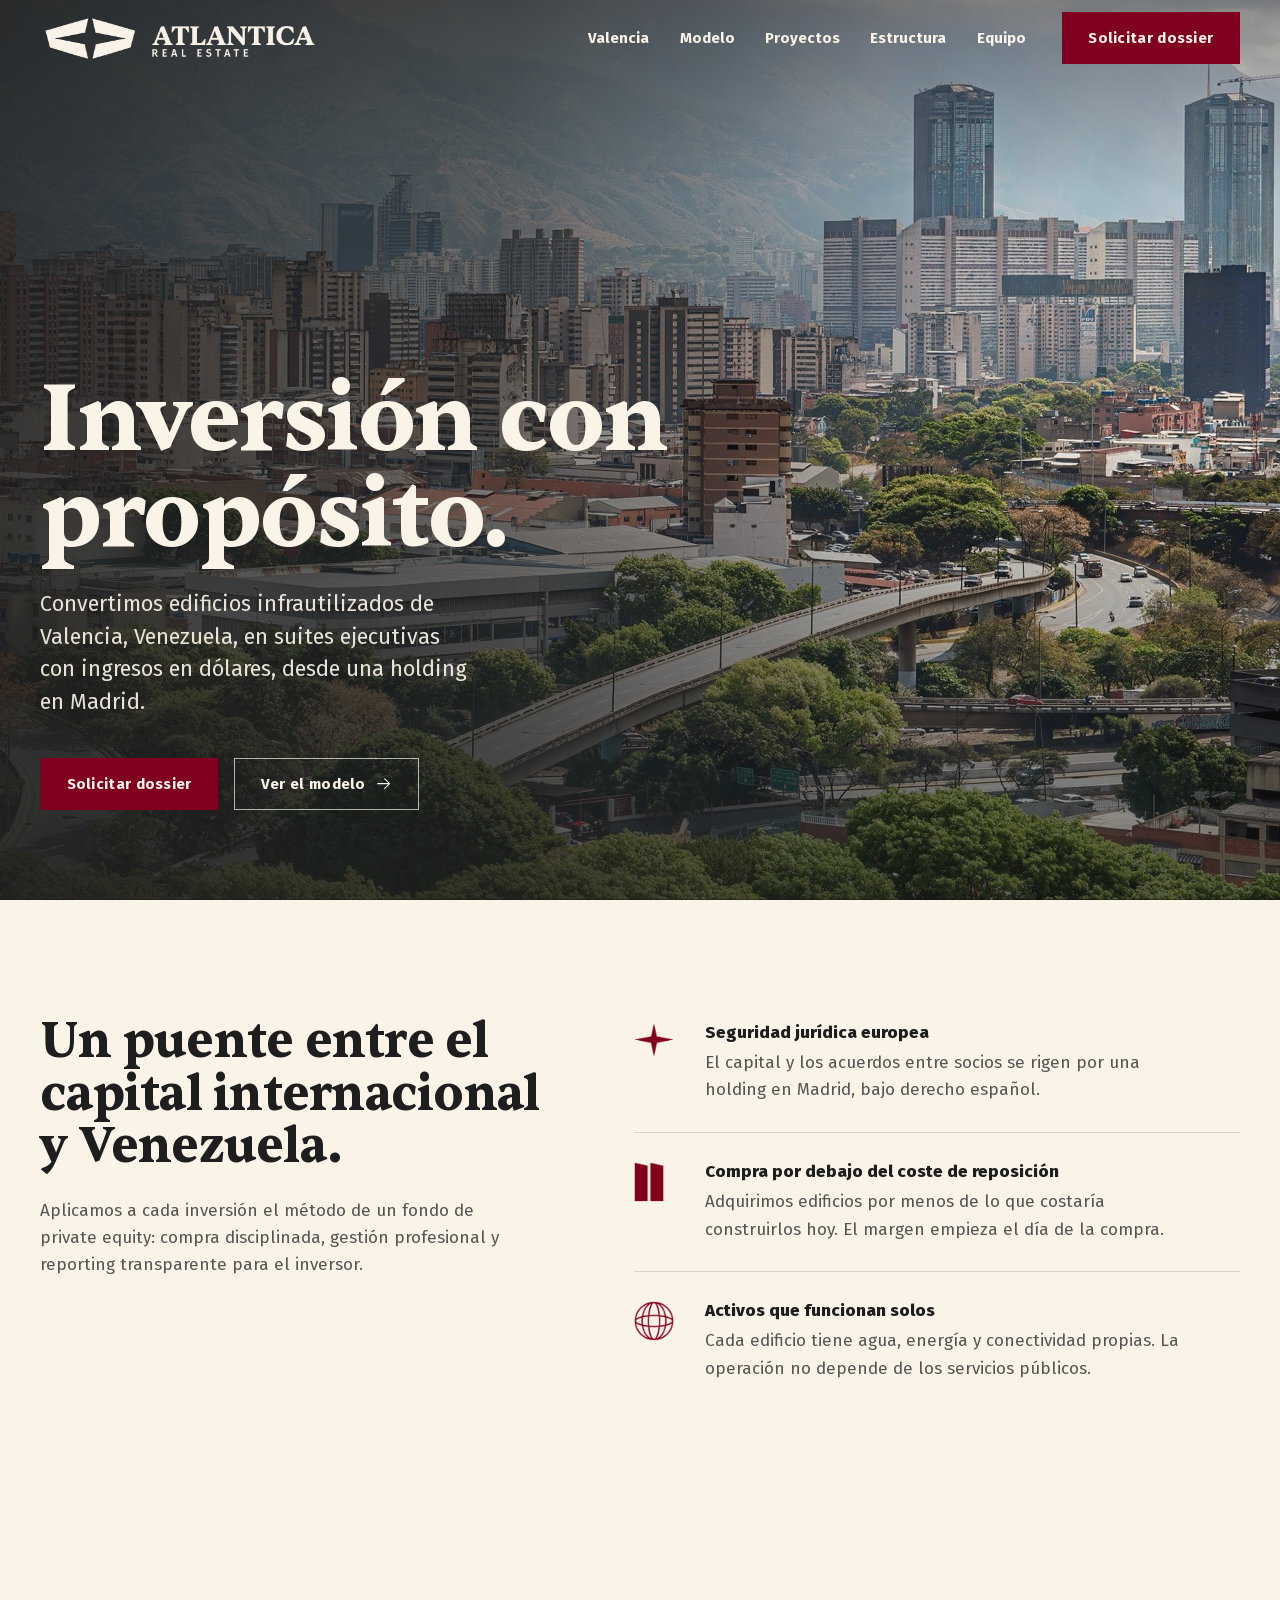
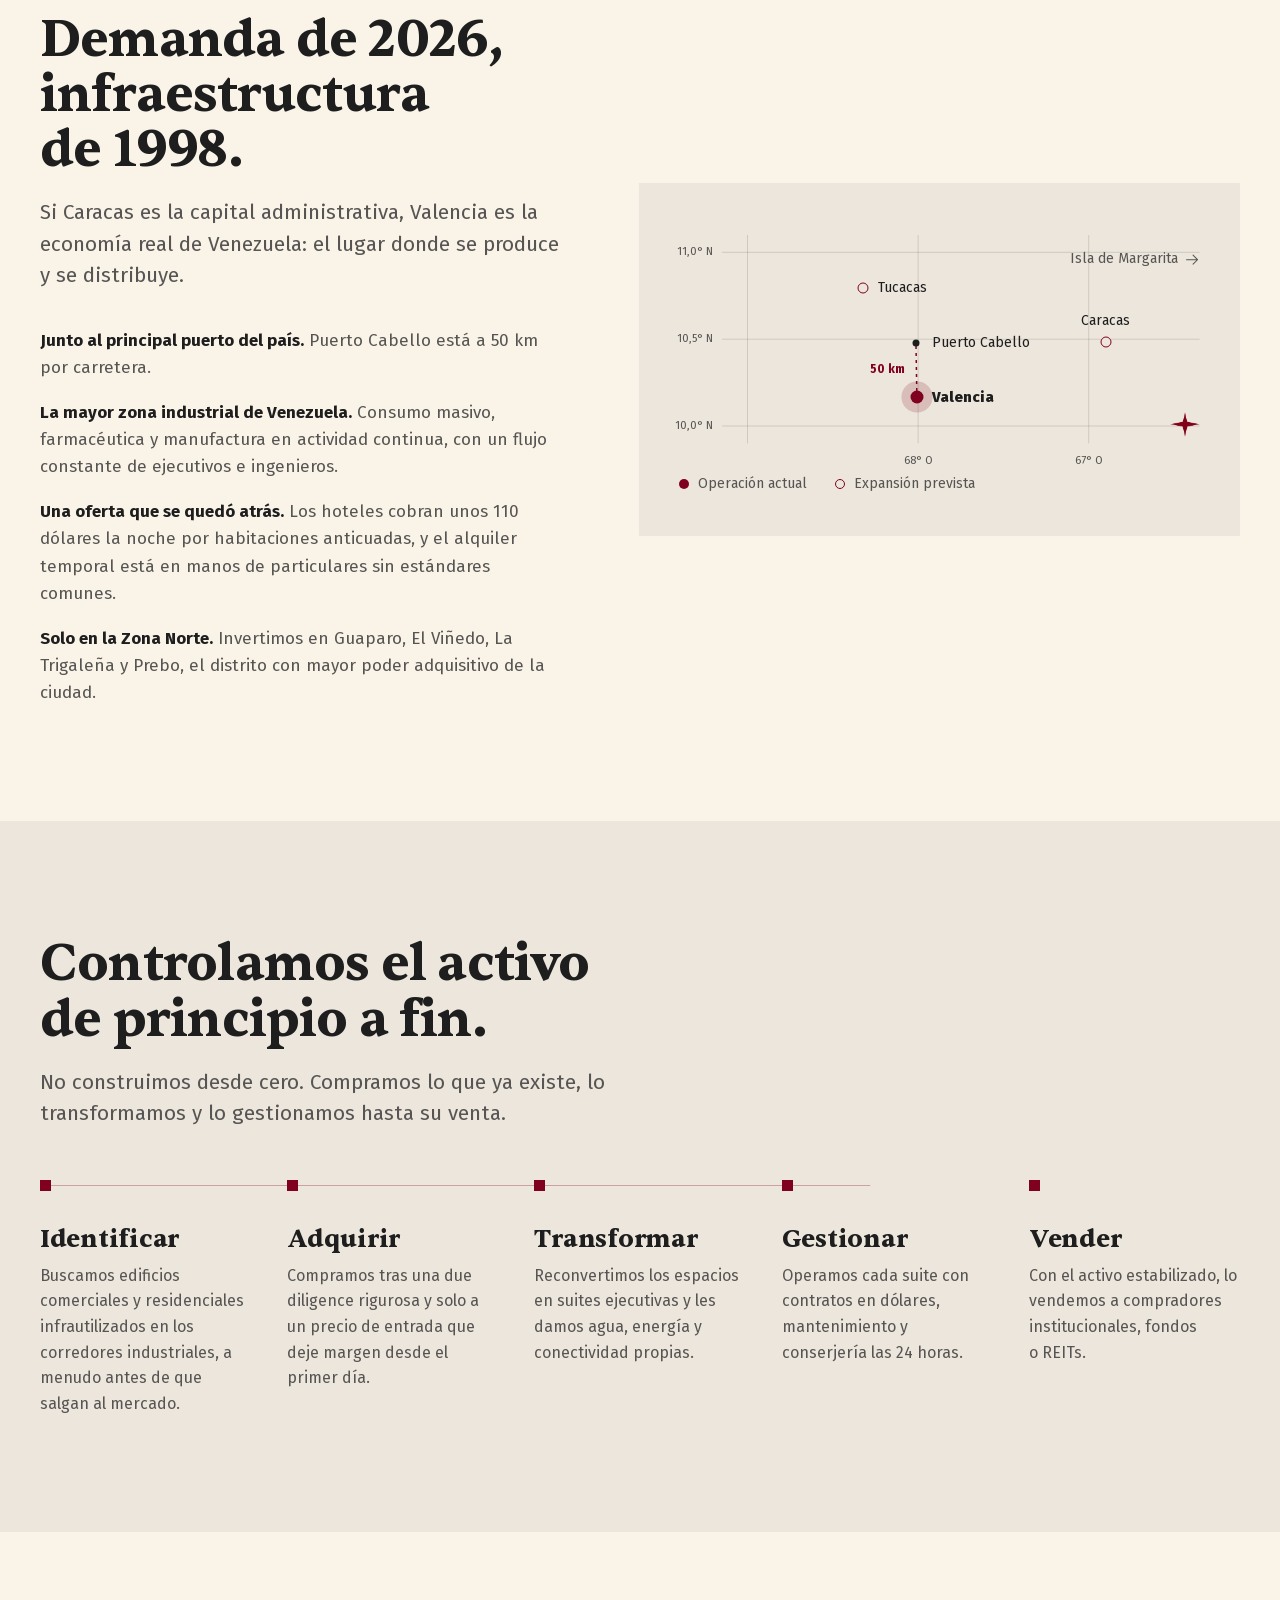
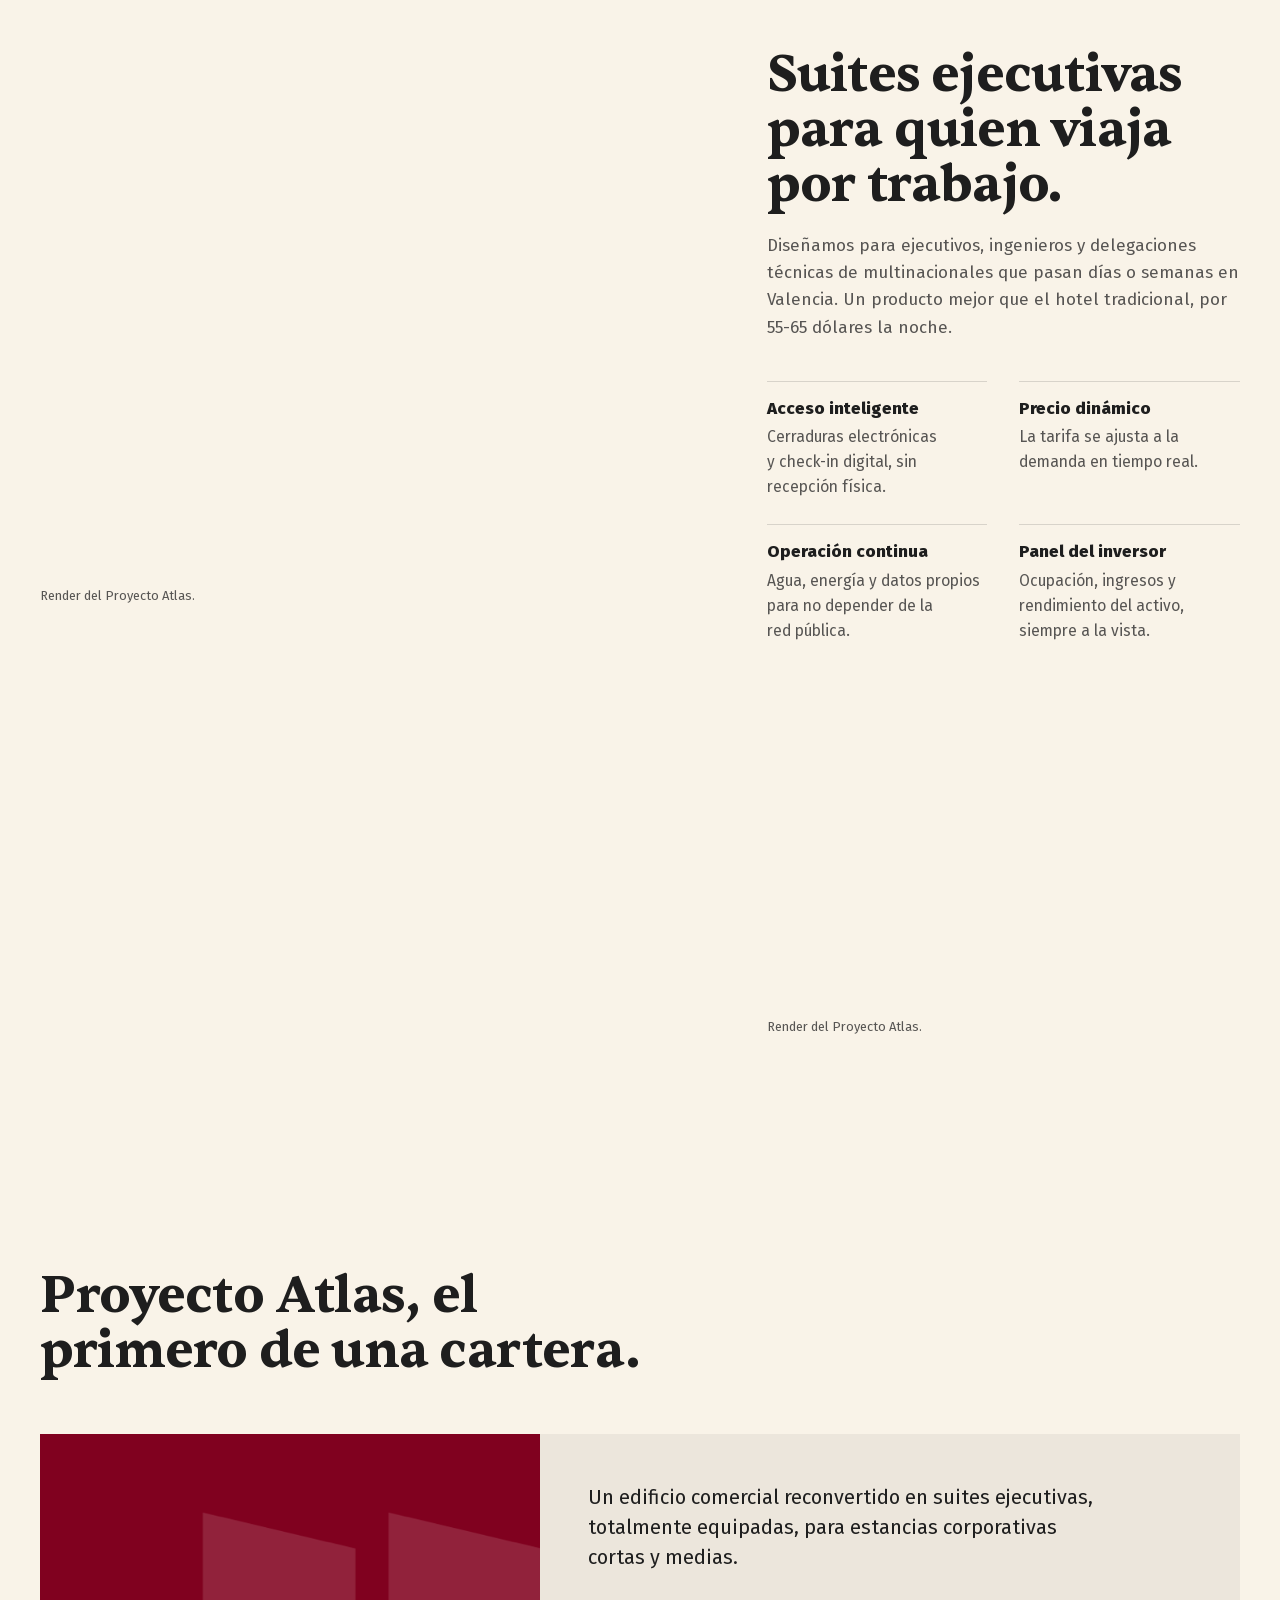
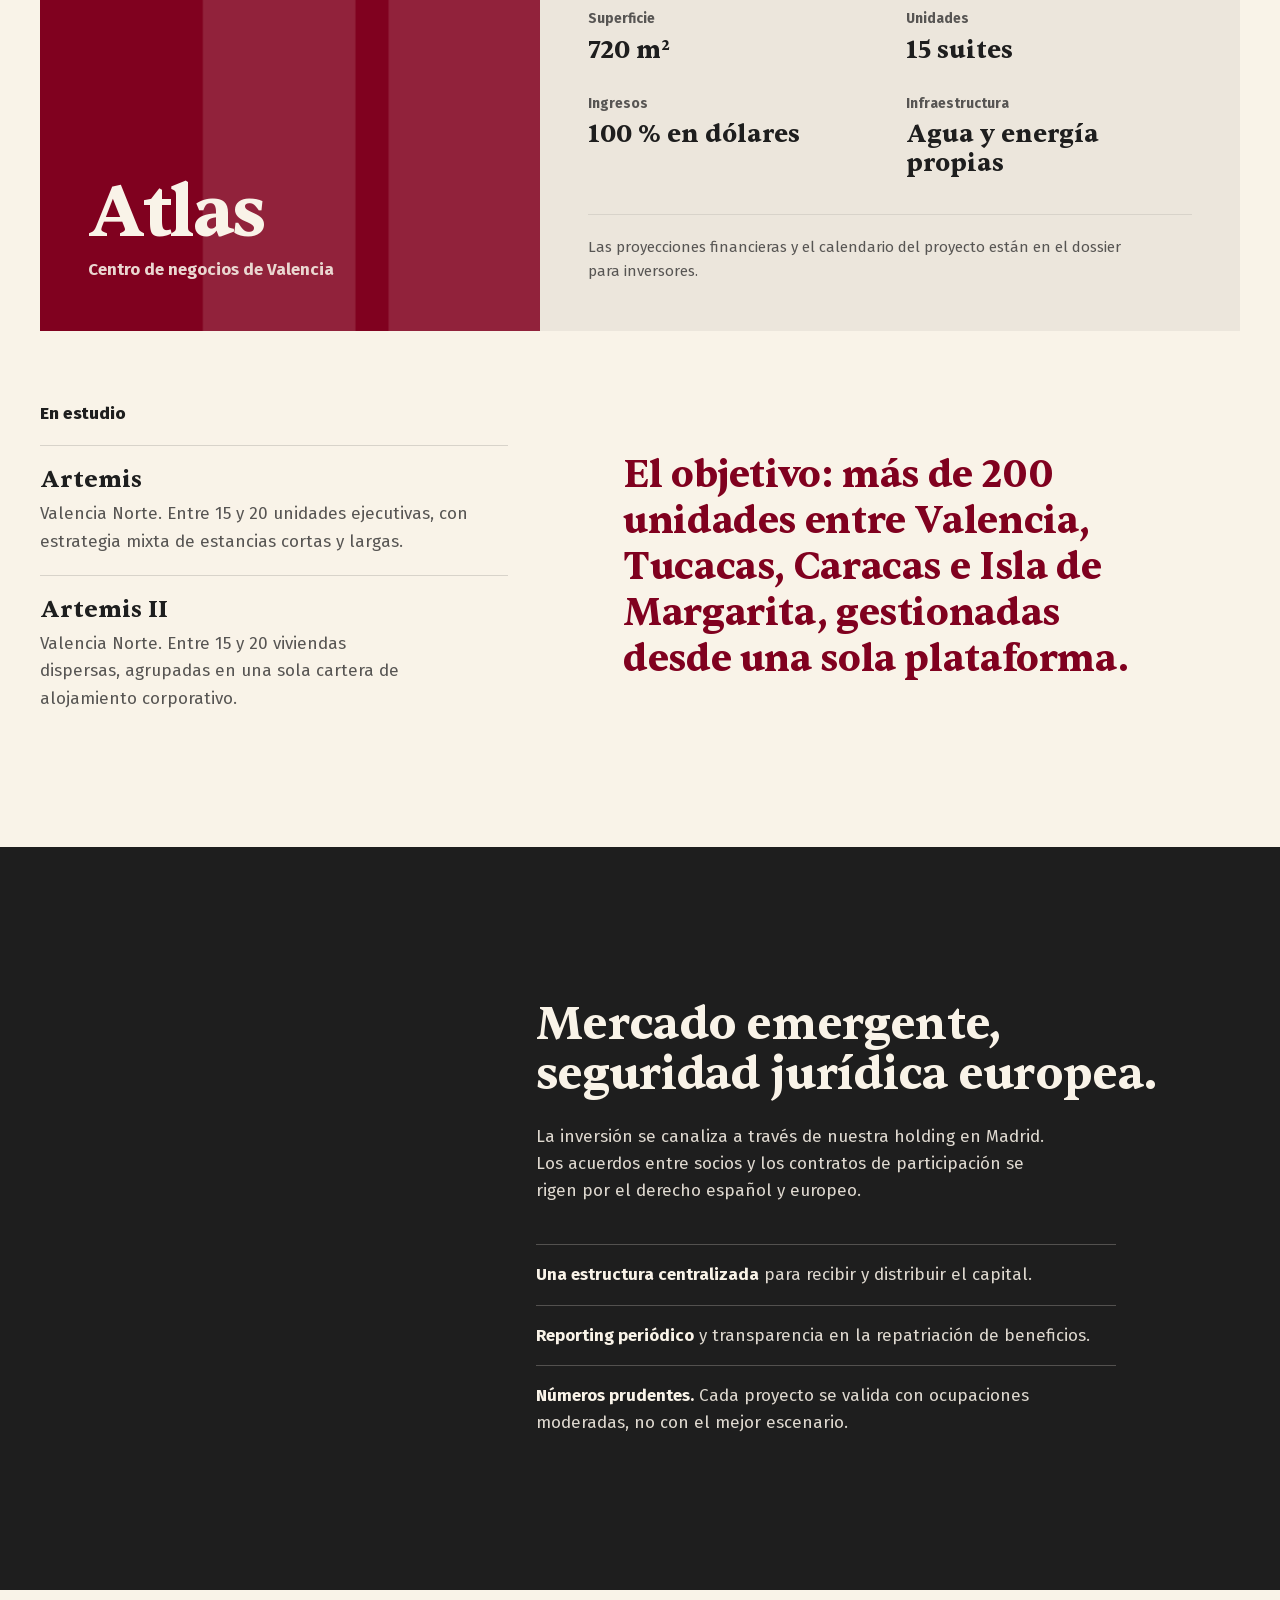
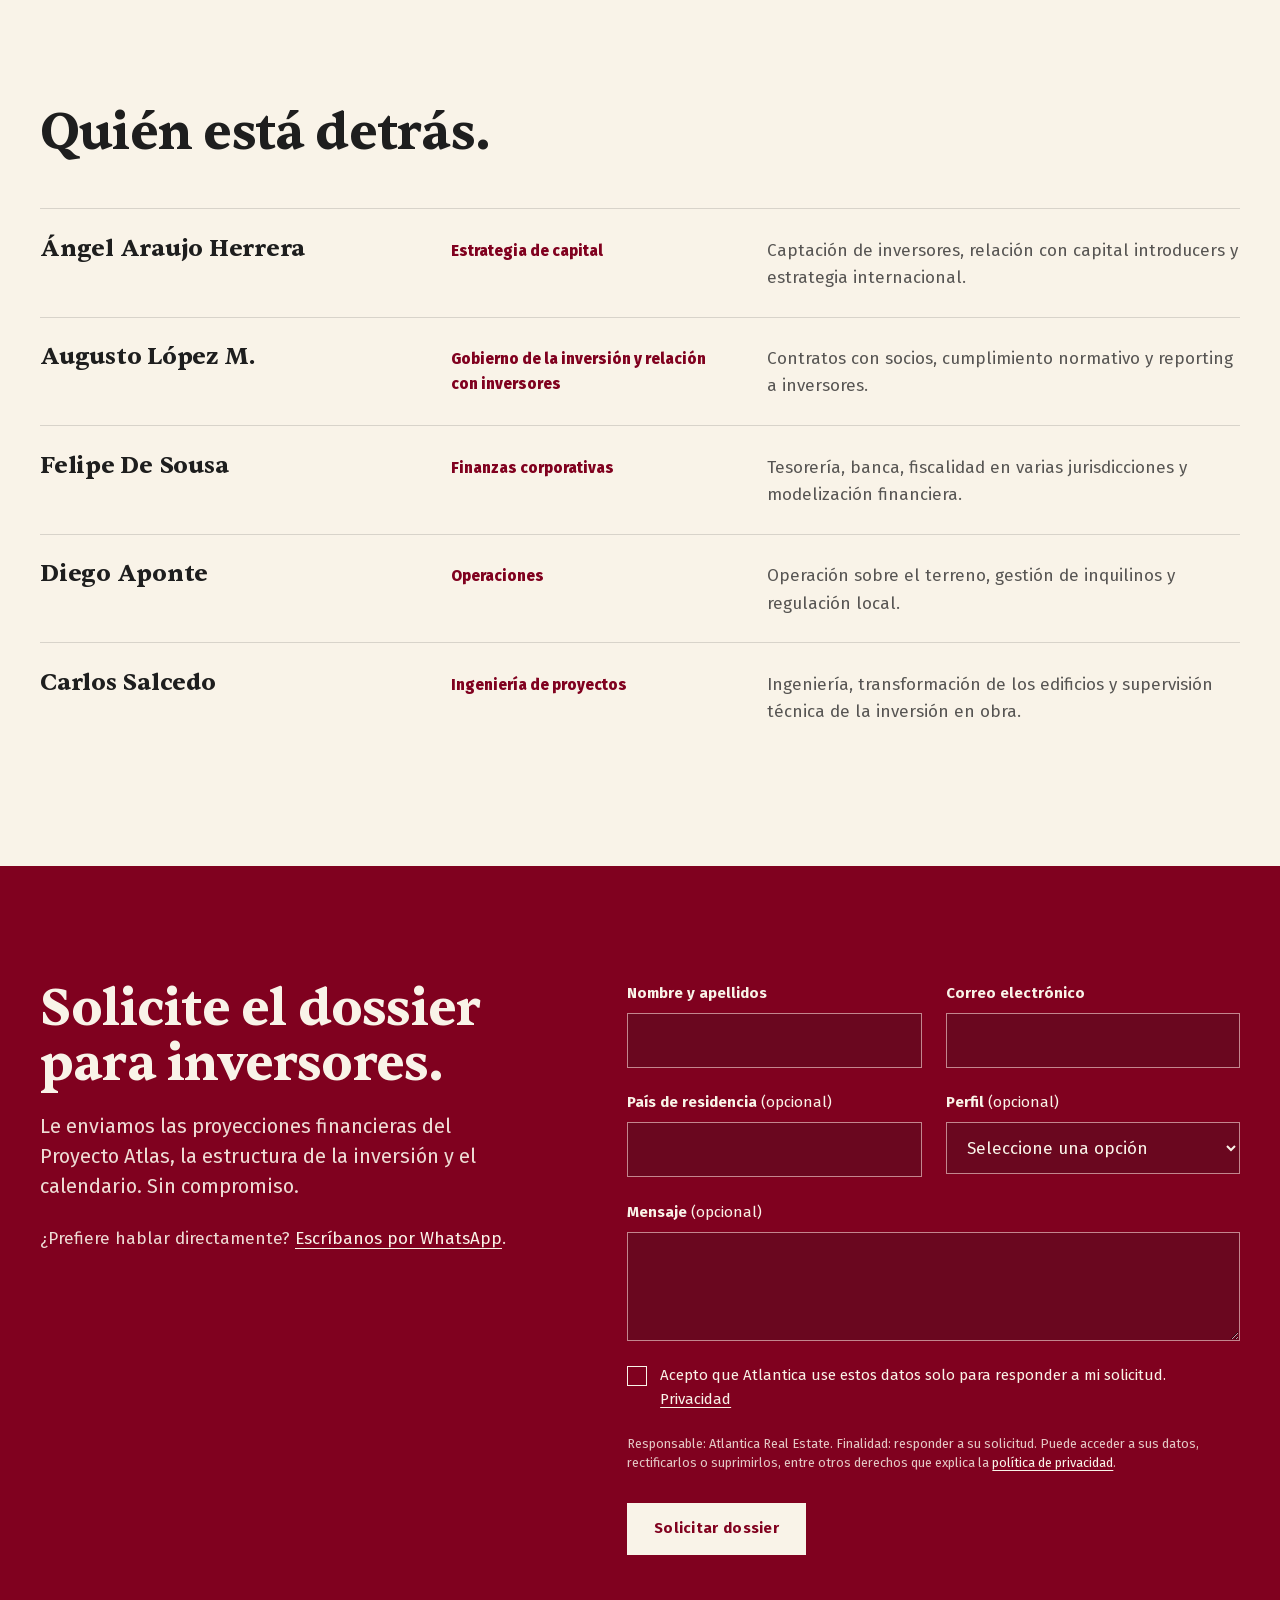
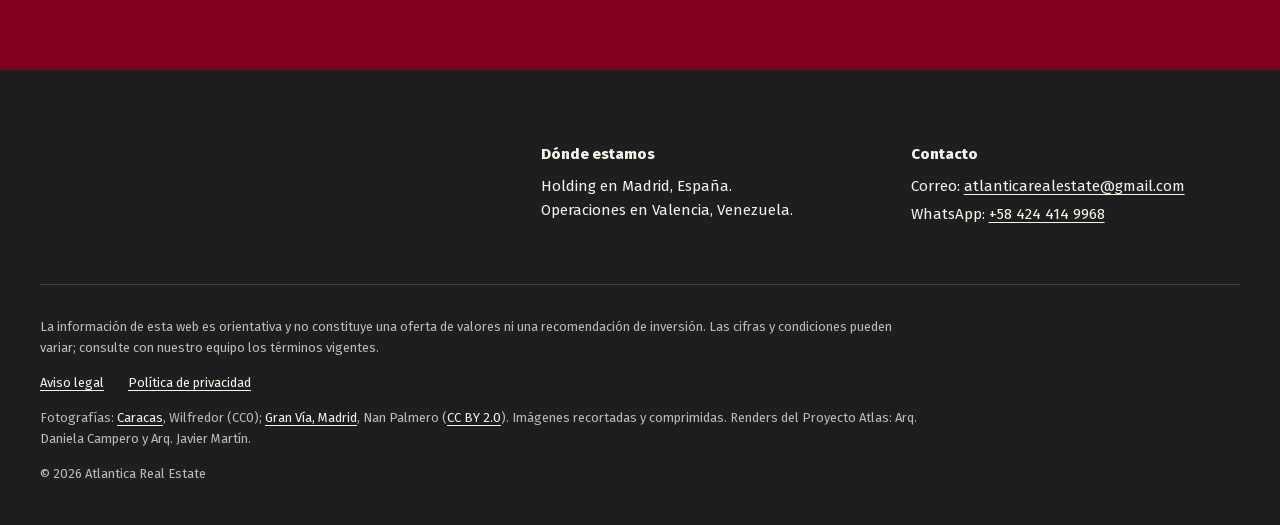
==== commit 1e2758da: "Renders del Proyecto Atlas y arreglos de la auditoría de seguridad - Suites: renders del proyecto en" ====
--- a/index.html
+++ b/index.html
@@ -3,7 +3,7 @@
 <head>
 <meta charset="utf-8">
 <meta name="viewport" content="width=device-width, initial-scale=1">
-<meta http-equiv="Content-Security-Policy" content="default-src 'self'; script-src 'self' 'sha256-qOhFsq0QMV2REqNwk5hGH5bZE9SkX6gt6yeyKdYPv+U='; style-src 'self' 'unsafe-inline'; img-src 'self' data:; font-src 'self'; connect-src 'self'; object-src 'none'; base-uri 'self'; form-action 'self'; upgrade-insecure-requests">
+<meta http-equiv="Content-Security-Policy" content="default-src 'self'; script-src 'self' 'sha256-qOhFsq0QMV2REqNwk5hGH5bZE9SkX6gt6yeyKdYPv+U='; style-src 'self'; img-src 'self'; font-src 'self'; connect-src 'none'; frame-src 'none'; object-src 'none'; base-uri 'self'; form-action 'none'; upgrade-insecure-requests">
 <meta name="referrer" content="strict-origin-when-cross-origin">
 <title>Atlantica Real Estate | Inversión inmobiliaria en Valencia, Venezuela</title>
 <meta name="description" content="Convertimos edificios infrautilizados de Valencia, Venezuela, en suites ejecutivas con ingresos en dólares, desde una holding en Madrid.">
@@ -114,7 +114,7 @@
         </ul>
       </div>
       <figure class="mapa" role="img" aria-label="Mapa de Venezuela. Valencia, donde operamos hoy, está a 50 kilómetros por carretera de Puerto Cabello. La expansión prevista incluye Tucacas, Caracas e Isla de Margarita.">
-        <div class="mapa__lienzo" style="aspect-ratio: 314 / 137"><svg class="mapa__reticula" viewBox="0 0 314.4 137.0" preserveAspectRatio="none" aria-hidden="true" focusable="false"><line x1="0" y1="125.6" x2="314.4" y2="125.6"/><line x1="0" y1="68.5" x2="314.4" y2="68.5"/><line x1="0" y1="11.4" x2="314.4" y2="11.4"/><line x1="16.8" y1="0" x2="16.8" y2="137.0"/><line x1="129.1" y1="0" x2="129.1" y2="137.0"/><line x1="241.4" y1="0" x2="241.4" y2="137.0"/><line class="mapa__ruta" x1="128.3" y1="107.1" x2="127.7" y2="71.6"/></svg><span class="mapa__coord" style="left: 0; top: 91.67%">10,0° N</span><span class="mapa__coord" style="left: 0; top: 50.00%">10,5° N</span><span class="mapa__coord" style="left: 0; top: 8.33%">11,0° N</span><span class="mapa__coord mapa__coord--lon" style="left: 41.07%; top: 100%">68° O</span><span class="mapa__coord mapa__coord--lon" style="left: 76.79%; top: 100%">67° O</span><span class="mapa__dato" style="left: 40.80%; top: 65.20%">50 km</span><span class="mapa__punto mapa__punto--actual" style="left: 40.80%; top: 78.17%"></span><span class="mapa__lugar mapa__lugar--der mapa__lugar--principal" style="left: 40.80%; top: 78.17%">Valencia</span><span class="mapa__punto mapa__punto--puerto" style="left: 40.62%; top: 52.24%"></span><span class="mapa__lugar mapa__lugar--der" style="left: 40.62%; top: 52.24%">Puerto Cabello</span><span class="mapa__punto mapa__punto--prevista" style="left: 80.23%; top: 51.62%"></span><span class="mapa__lugar mapa__lugar--arriba" style="left: 80.23%; top: 51.62%">Caracas</span><span class="mapa__punto mapa__punto--prevista" style="left: 29.44%; top: 25.78%"></span><span class="mapa__lugar mapa__lugar--der" style="left: 29.44%; top: 25.78%">Tucacas</span><span class="mapa__lugar mapa__lugar--borde" style="top: 11.86%">Isla de Margarita <svg class="icono" aria-hidden="true"><use href="#i-flecha"/></svg></span><picture class="mapa__rosa"><source srcset="assets/marca/rosa-butter.png" media="(prefers-color-scheme: dark)"><img src="assets/marca/rosa-wine.png" width="30" height="25" alt=""></picture></div>
+        <div class="mapa__lienzo"><svg class="mapa__reticula" viewBox="0 0 314.4 137.0" preserveAspectRatio="none" aria-hidden="true" focusable="false"><line x1="0" y1="125.6" x2="314.4" y2="125.6"/><line x1="0" y1="68.5" x2="314.4" y2="68.5"/><line x1="0" y1="11.4" x2="314.4" y2="11.4"/><line x1="16.8" y1="0" x2="16.8" y2="137.0"/><line x1="129.1" y1="0" x2="129.1" y2="137.0"/><line x1="241.4" y1="0" x2="241.4" y2="137.0"/><line class="mapa__ruta" x1="128.3" y1="107.1" x2="127.7" y2="71.6"/></svg><span class="mapa__coord mp-1">10,0° N</span><span class="mapa__coord mp-2">10,5° N</span><span class="mapa__coord mp-3">11,0° N</span><span class="mapa__coord mapa__coord--lon mp-4">68° O</span><span class="mapa__coord mapa__coord--lon mp-5">67° O</span><span class="mapa__dato mp-6">50 km</span><span class="mapa__punto mapa__punto--actual mp-7"></span><span class="mapa__lugar mapa__lugar--der mapa__lugar--principal mp-7">Valencia</span><span class="mapa__punto mapa__punto--puerto mp-8"></span><span class="mapa__lugar mapa__lugar--der mp-8">Puerto Cabello</span><span class="mapa__punto mapa__punto--prevista mp-9"></span><span class="mapa__lugar mapa__lugar--arriba mp-9">Caracas</span><span class="mapa__punto mapa__punto--prevista mp-10"></span><span class="mapa__lugar mapa__lugar--der mp-10">Tucacas</span><span class="mapa__lugar mapa__lugar--borde mp-11">Isla de Margarita <svg class="icono" aria-hidden="true"><use href="#i-flecha"/></svg></span><picture class="mapa__rosa"><source srcset="assets/marca/rosa-butter.png" media="(prefers-color-scheme: dark)"><img src="assets/marca/rosa-wine.png" width="30" height="25" alt=""></picture></div>
         <figcaption class="mapa__leyenda" aria-hidden="true">
           <span class="leyenda leyenda--actual">Operación actual</span>
           <span class="leyenda leyenda--prevista">Expansión prevista</span>
@@ -140,10 +140,10 @@
   <section class="seccion suites" id="suites" aria-labelledby="suites-titulo">
     <div class="contenedor suites__rejilla">
       <figure class="foto suites__principal">
-        <img src="assets/img/suite-1800.jpg" srcset="assets/img/suite-960.jpg 960w, assets/img/suite-1800.jpg 1800w"
-             sizes="(min-width: 1000px) 56vw, 100vw" width="1800" height="1012" loading="lazy" decoding="async"
-             alt="Suite contemporánea con cama doble, luz cálida indirecta y una pared de textura en relieve.">
-        <figcaption>Imagen de referencia.</figcaption>
+        <img src="assets/img/suite-atlas-1600.jpg" srcset="assets/img/suite-atlas-960.jpg 960w, assets/img/suite-atlas-1600.jpg 1600w"
+             sizes="(min-width: 1000px) 56vw, 100vw" width="1600" height="1081" loading="lazy" decoding="async"
+             alt="Render de una suite del Proyecto Atlas: cama doble, comedor redondo y cocina integrada, con luz cálida indirecta.">
+        <figcaption>Render del Proyecto Atlas.</figcaption>
       </figure>
       <div class="suites__texto">
         <h2 id="suites-titulo">Suites ejecutivas para quien viaja por trabajo.</h2>
@@ -155,9 +155,9 @@
           <li><h3>Panel del inversor</h3><p>Ocupación, ingresos y rendimiento del activo, siempre a la vista.</p></li>
         </ul>
         <figure class="foto suites__secundaria">
-          <img src="assets/img/comedor-1024.jpg" width="1024" height="731" loading="lazy" decoding="async"
-               alt="Comedor de un apartamento contemporáneo con mesa redonda y ventanales hacia la ciudad.">
-          <figcaption>Imagen de referencia.</figcaption>
+          <img src="assets/img/dormitorio-atlas.jpg" width="1234" height="845" loading="lazy" decoding="async"
+               alt="Render de un dormitorio del Proyecto Atlas con cortinas de suelo a techo y luz indirecta en el cabecero.">
+          <figcaption>Render del Proyecto Atlas.</figcaption>
         </figure>
       </div>
     </div>
@@ -243,11 +243,11 @@
           <p class="campo__error" id="e-correo" hidden></p>
         </div>
         <div class="campo">
-          <label for="f-pais">País de residencia</label>
+          <label for="f-pais">País de residencia <span class="campo__opcional">(opcional)</span></label>
           <input id="f-pais" name="pais" autocomplete="country-name">
         </div>
         <div class="campo">
-          <label for="f-perfil">Perfil</label>
+          <label for="f-perfil">Perfil <span class="campo__opcional">(opcional)</span></label>
           <select id="f-perfil" name="perfil">
             <option value="">Seleccione una opción</option>
             <option>Inversor particular</option>
@@ -265,8 +265,10 @@
           <label for="f-privacidad">Acepto que Atlantica use estos datos solo para responder a mi solicitud. <a href="privacidad.html">Privacidad</a></label>
           <p class="campo__error" id="e-privacidad" hidden></p>
         </div>
+        <p class="campo--ancho formulario__info">Responsable: Atlantica Real Estate. Finalidad: responder a su solicitud. Puede acceder a sus datos, rectificarlos o suprimirlos, entre otros derechos que explica la <a href="privacidad.html">política de privacidad</a>.</p>
         <div class="campo--ancho formulario__pie">
-          <button class="boton boton--claro" type="submit">Solicitar dossier</button>
+          <button class="boton boton--claro" type="submit" disabled>Solicitar dossier</button>
+          <noscript><p class="formulario__noscript">Para solicitar el dossier, escríbanos a <a href="mailto:atlanticarealestate@gmail.com">atlanticarealestate@gmail.com</a> o por <a href="https://wa.me/584244149968?text=Hola%2C%20me%20interesa%20recibir%20informaci%C3%B3n%20sobre%20Atlantica%20Real%20Estate.">WhatsApp</a>.</p></noscript>
           <p class="formulario__estado" role="status" aria-live="polite"></p>
         </div>
       </form>
@@ -291,7 +293,7 @@
   <div class="contenedor pie__legal" id="pie-legal">
     <p>La información de esta web es orientativa y no constituye una oferta de valores ni una recomendación de inversión. Las cifras y condiciones pueden variar; consulte con nuestro equipo los términos vigentes.</p>
     <p class="pie__enlaces"><a href="aviso-legal.html">Aviso legal</a><a href="privacidad.html">Política de privacidad</a></p>
-    <p>Fotografías: <a href="https://commons.wikimedia.org/wiki/File:Panoramic_View_of_Caracas_from_Militar_Hospital.jpg">Caracas</a>, Wilfredor (CC0); <a href="https://commons.wikimedia.org/w/index.php?curid=192235442">suite</a>, Ouuzo (<a href="https://creativecommons.org/licenses/by/4.0/">CC BY 4.0</a>); <a href="https://commons.wikimedia.org/w/index.php?curid=131073829">Gran Vía, Madrid</a>, Nan Palmero (<a href="https://creativecommons.org/licenses/by/2.0/">CC BY 2.0</a>); <a href="https://www.rawpixel.com/image/6043333">comedor</a>, rawpixel (CC0). Imágenes recortadas y comprimidas.</p>
+    <p>Fotografías: <a href="https://commons.wikimedia.org/wiki/File:Panoramic_View_of_Caracas_from_Militar_Hospital.jpg">Caracas</a>, Wilfredor (CC0); <a href="https://commons.wikimedia.org/w/index.php?curid=131073829">Gran Vía, Madrid</a>, Nan Palmero (<a href="https://creativecommons.org/licenses/by/2.0/">CC BY 2.0</a>). Imágenes recortadas y comprimidas. Renders del Proyecto Atlas: Arq. Daniela Campero y Arq. Javier Martín.</p>
     <p>© 2026 Atlantica Real Estate</p>
   </div>
 </footer>
--- a/css/estilos.css
+++ b/css/estilos.css
@@ -299,6 +299,9 @@
 .campo--casilla .campo__error { grid-column: 2; }
 .formulario__pie { display: flex; flex-wrap: wrap; align-items: center; gap: 1rem 1.5rem; margin-top: 0.5rem; }
 .formulario__estado { font-weight: 700; max-width: 46ch; }
+.formulario__info { font-size: 0.8125rem; line-height: 1.5; color: color-mix(in srgb, var(--butter) 82%, var(--wine)); }
+.formulario__noscript { font-weight: 700; max-width: 46ch; }
+.boton:disabled { opacity: 0.55; cursor: not-allowed; transform: none; }
 @media (min-width: 600px) { .formulario { grid-template-columns: 1fr 1fr; } }
 @media (min-width: 1000px) { .dossier__rejilla { grid-template-columns: 5fr 6fr; column-gap: clamp(3rem, 6vw, 6rem); } }
 
@@ -338,3 +341,19 @@
 .legal__texto ul { margin: 0; padding-left: 1.2rem; }
 .legal__texto a { color: var(--acento); }
 .legal__volver { margin-top: 3rem; font-weight: 700; }
+
+/* mapa:generado:inicio */
+/* Posiciones del mapa, calculadas a partir de coordenadas reales. No editar a mano. */
+.mapa__lienzo { aspect-ratio: 314 / 137; }
+.mp-1 { left: 0; top: 91.67%; }
+.mp-2 { left: 0; top: 50.00%; }
+.mp-3 { left: 0; top: 8.33%; }
+.mp-4 { left: 41.07%; top: 100%; }
+.mp-5 { left: 76.79%; top: 100%; }
+.mp-6 { left: 40.80%; top: 65.20%; }
+.mp-7 { left: 40.80%; top: 78.17%; }
+.mp-8 { left: 40.62%; top: 52.24%; }
+.mp-9 { left: 80.23%; top: 51.62%; }
+.mp-10 { left: 29.44%; top: 25.78%; }
+.mp-11 { top: 11.86%; }
+/* mapa:generado:fin */
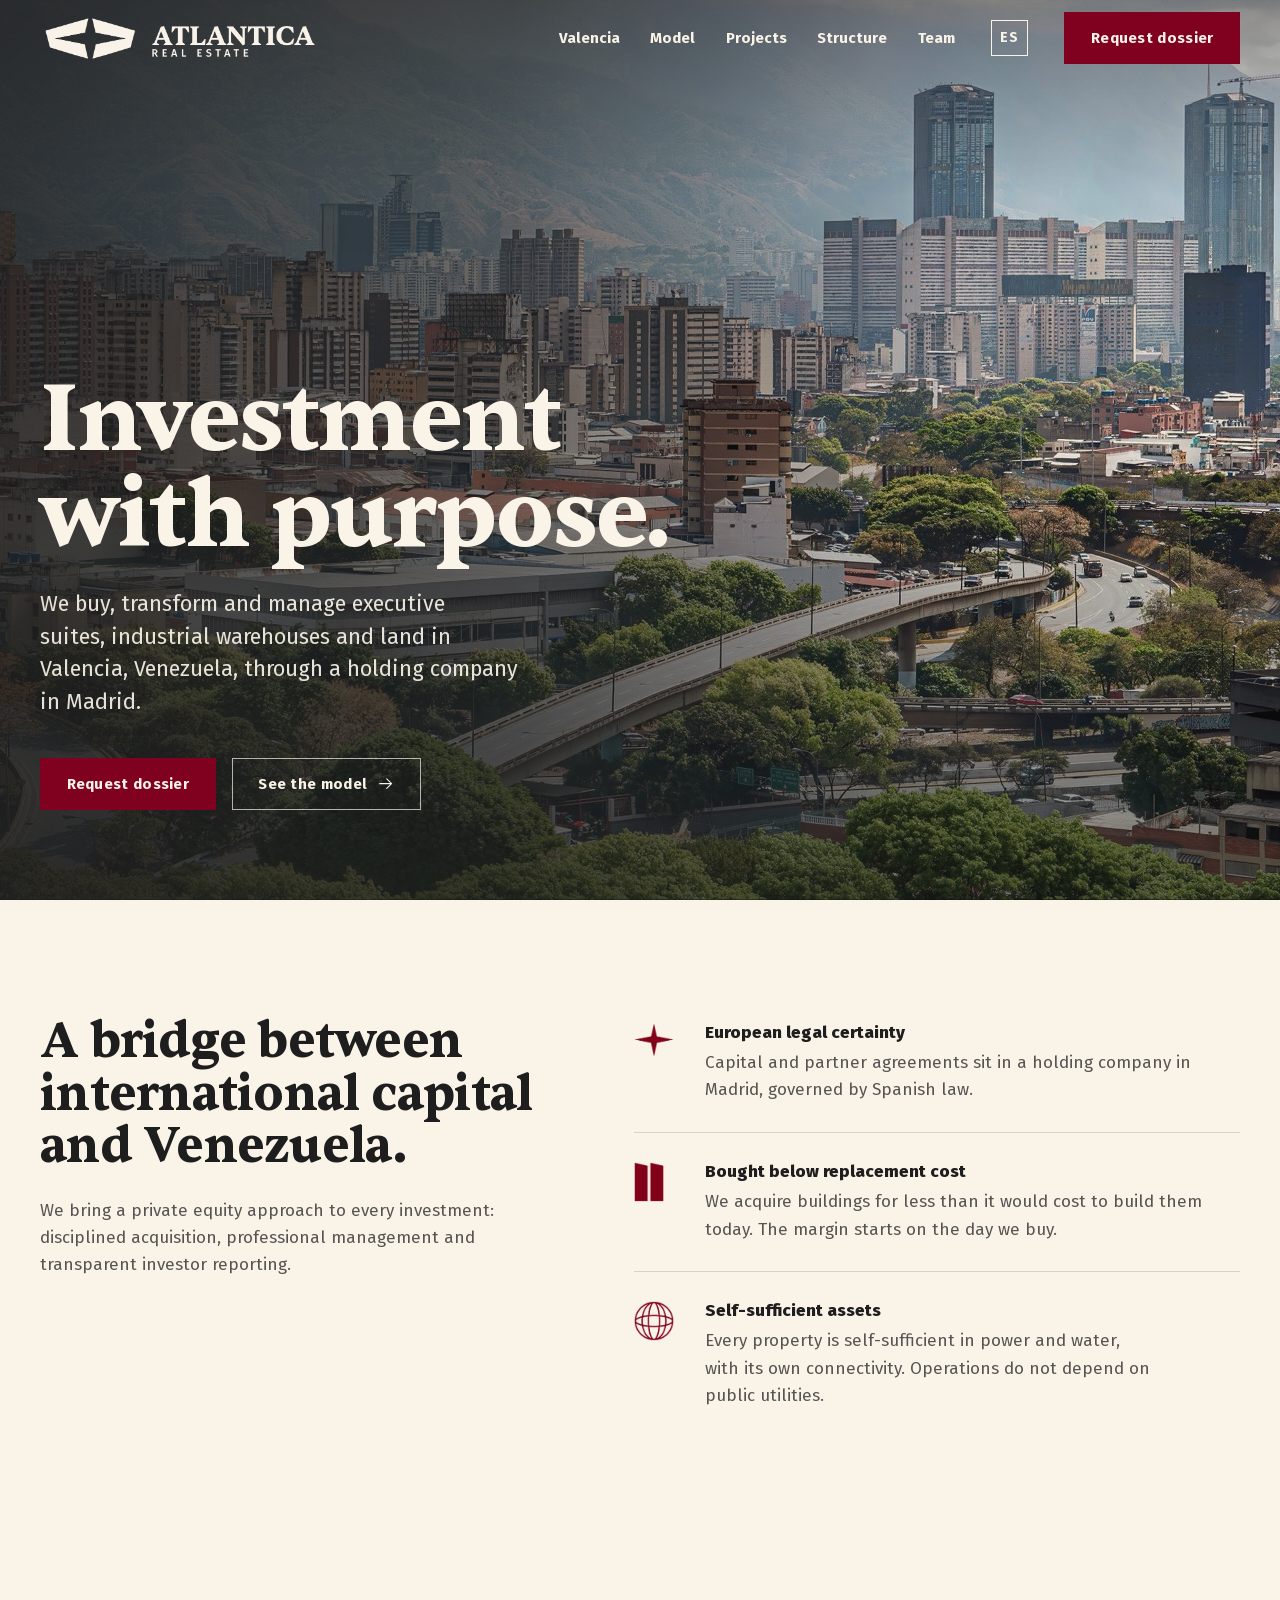
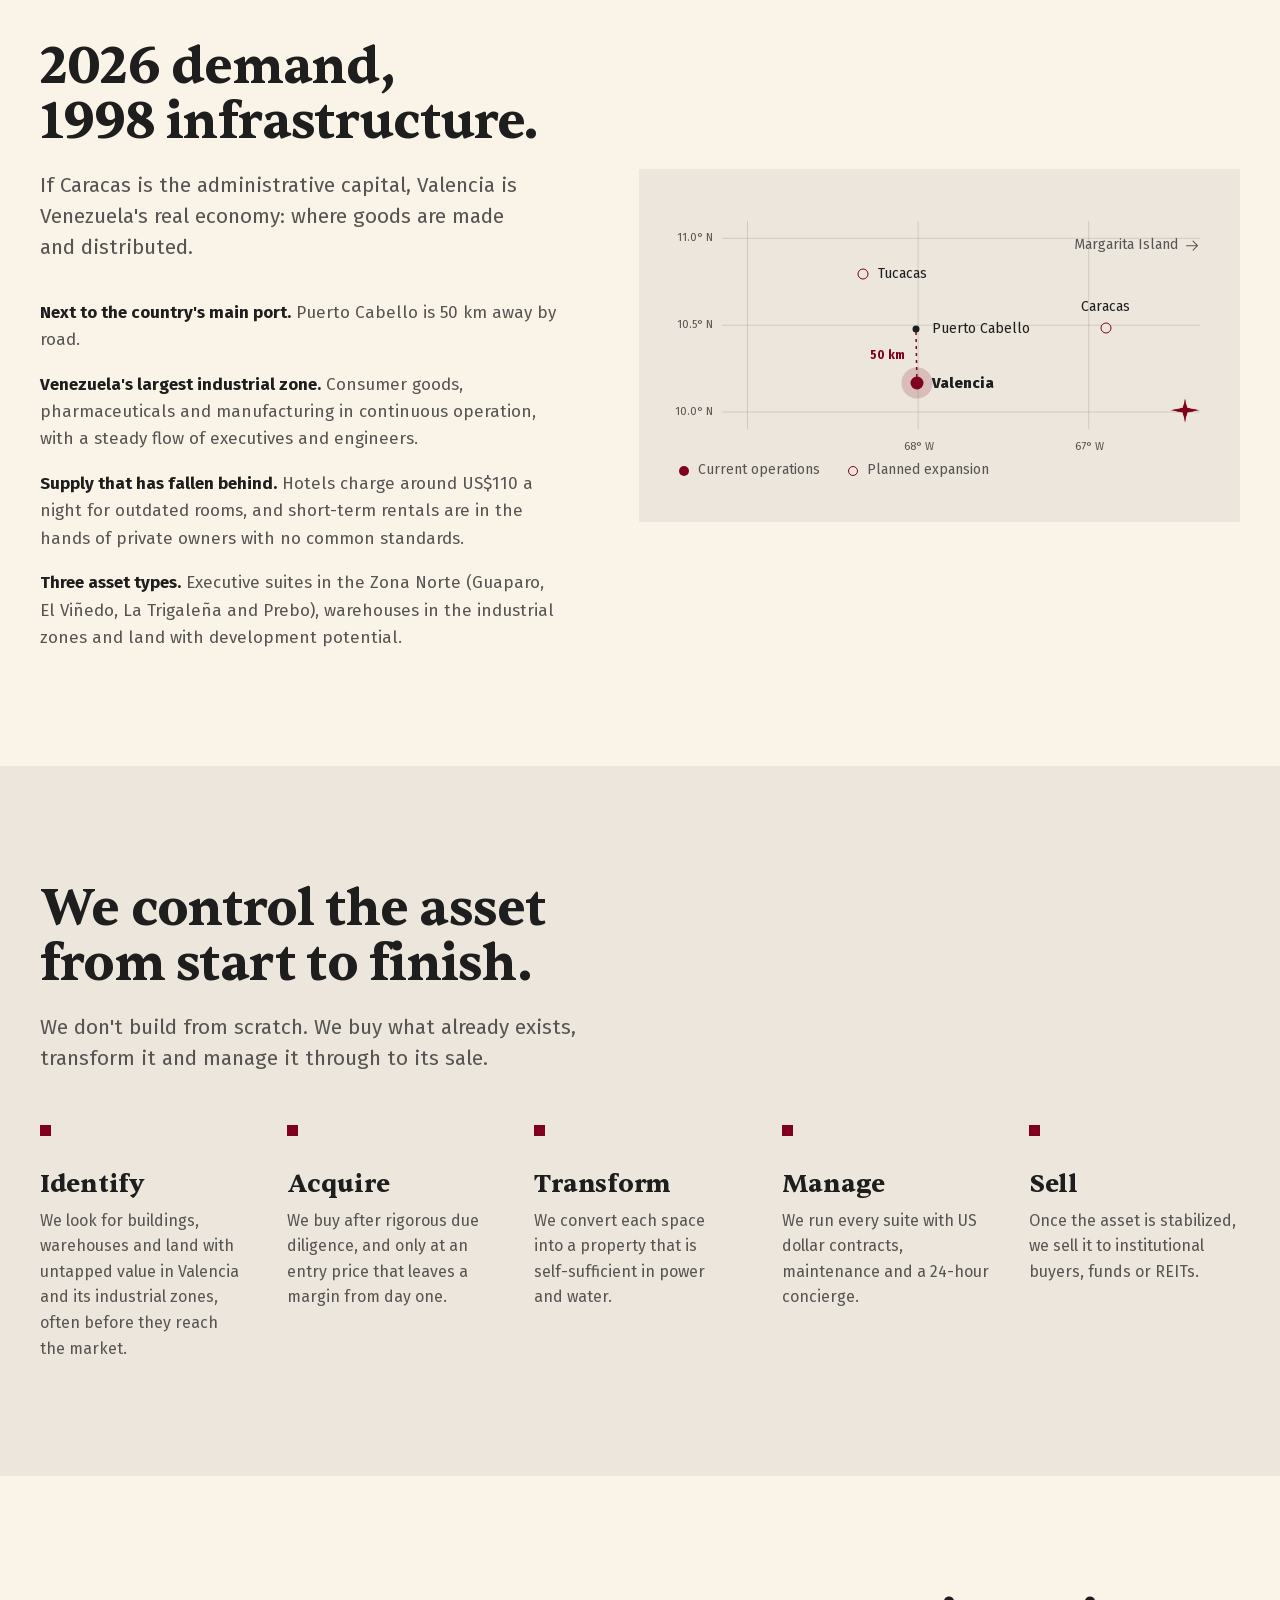
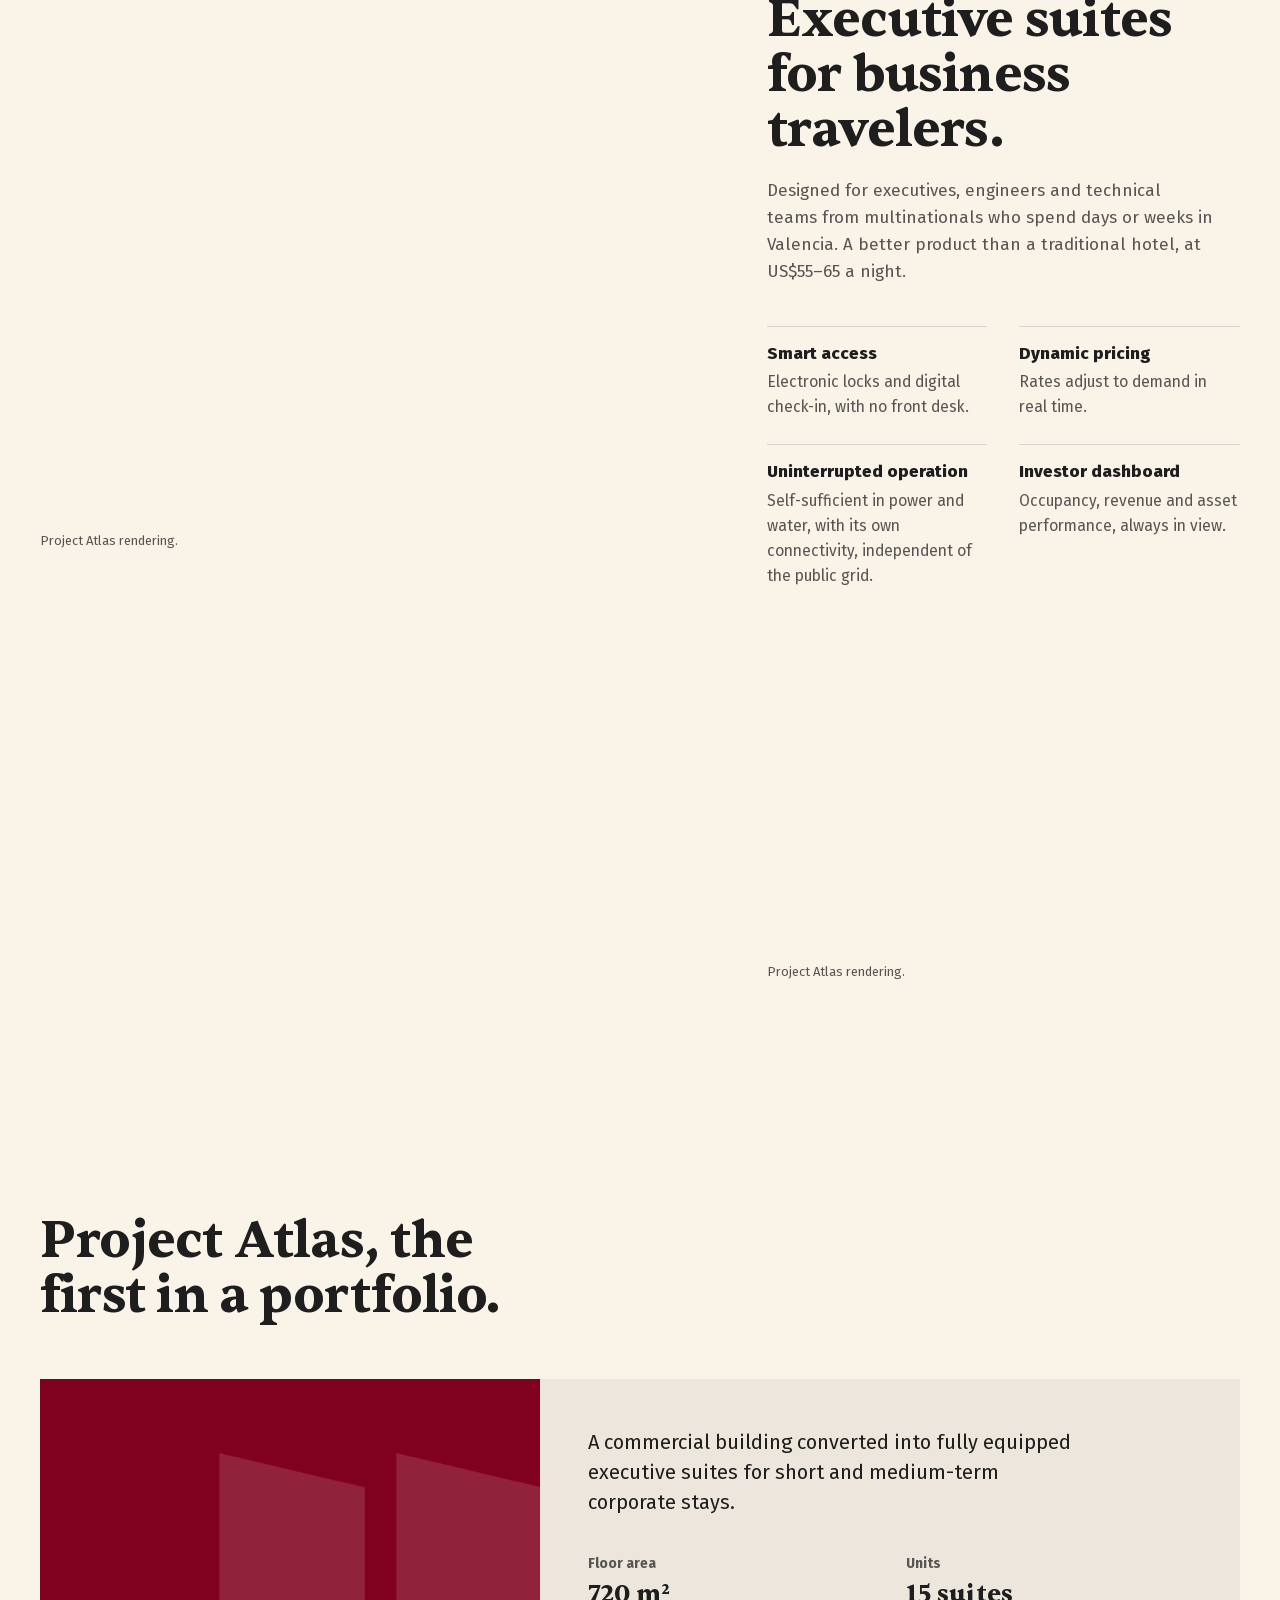
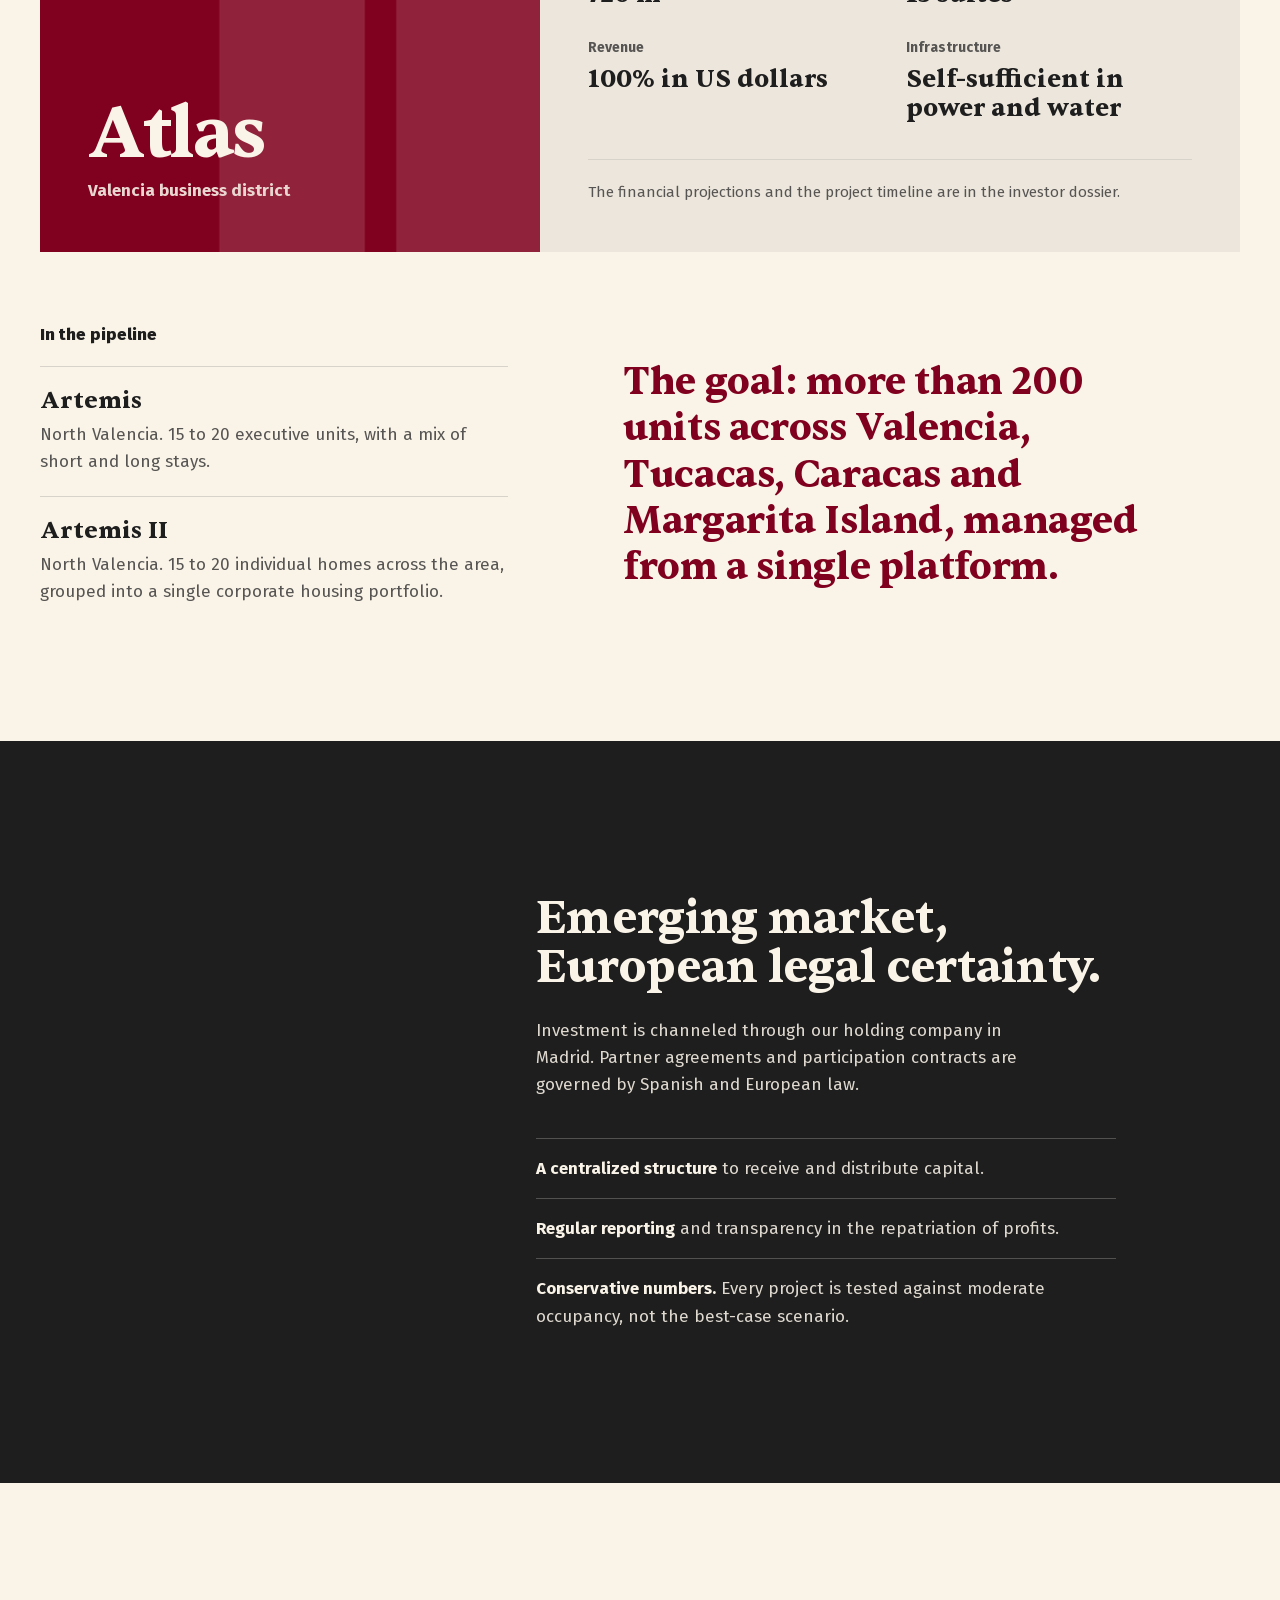
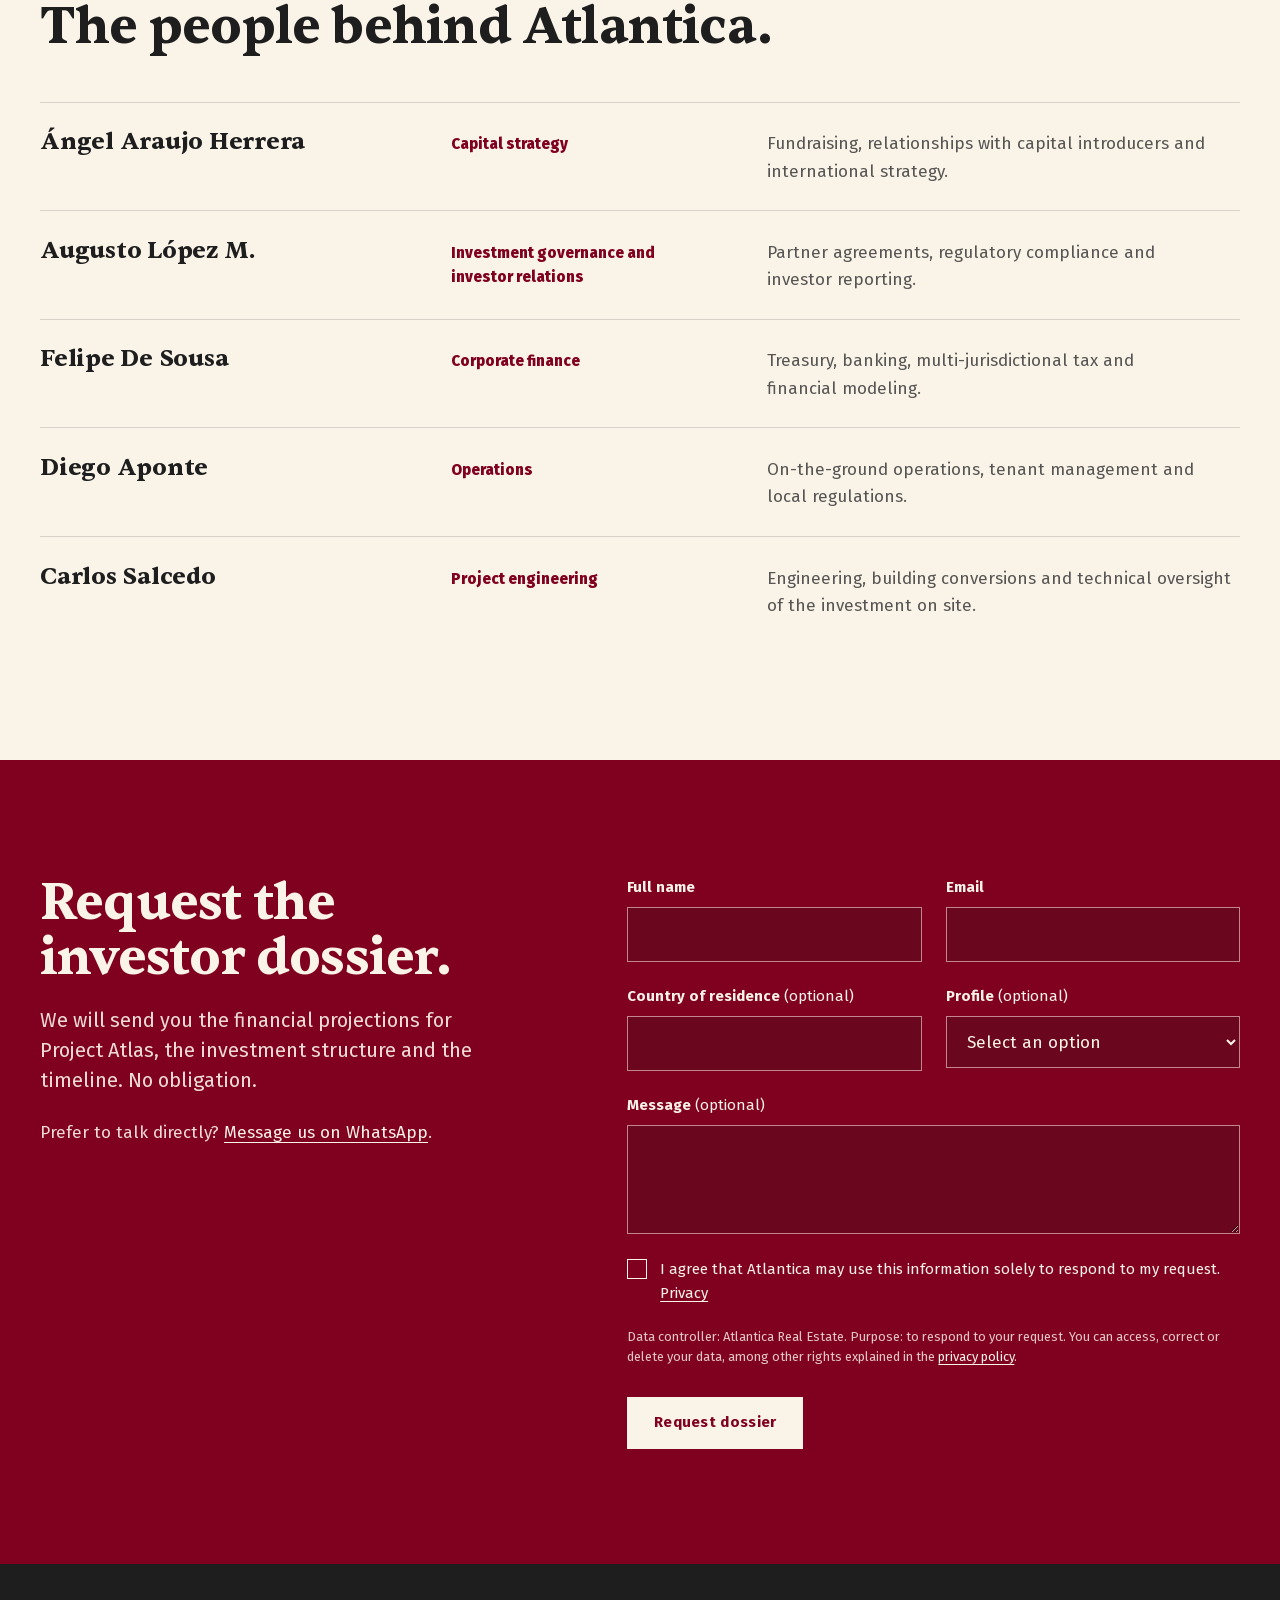
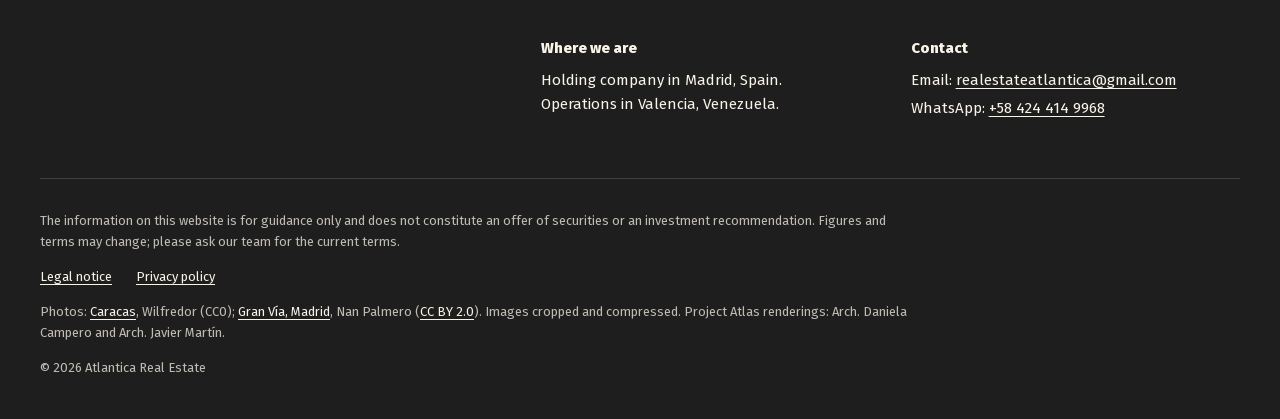
==== commit 3eb5ed8a: "Web en inglés como principal y español en /es/; formulario con FormSubmit - Inglés en la raíz y espa" ====
--- a/index.html
+++ b/index.html
@@ -1,22 +1,26 @@
 <!doctype html>
-<html lang="es">
+<html lang="en">
 <head>
 <meta charset="utf-8">
 <meta name="viewport" content="width=device-width, initial-scale=1">
-<meta http-equiv="Content-Security-Policy" content="default-src 'self'; script-src 'self' 'sha256-qOhFsq0QMV2REqNwk5hGH5bZE9SkX6gt6yeyKdYPv+U='; style-src 'self'; img-src 'self'; font-src 'self'; connect-src 'none'; frame-src 'none'; object-src 'none'; base-uri 'self'; form-action 'none'; upgrade-insecure-requests">
+<meta http-equiv="Content-Security-Policy" content="default-src 'self'; script-src 'self' 'sha256-qOhFsq0QMV2REqNwk5hGH5bZE9SkX6gt6yeyKdYPv+U='; style-src 'self'; img-src 'self'; font-src 'self'; connect-src https://formsubmit.co; frame-src 'none'; object-src 'none'; base-uri 'self'; form-action https://formsubmit.co; upgrade-insecure-requests">
 <meta name="referrer" content="strict-origin-when-cross-origin">
-<title>Atlantica Real Estate | Inversión inmobiliaria en Valencia, Venezuela</title>
-<meta name="description" content="Convertimos edificios infrautilizados de Valencia, Venezuela, en suites ejecutivas con ingresos en dólares, desde una holding en Madrid.">
+<title>Atlantica Real Estate | Real estate investment in Valencia, Venezuela</title>
+<meta name="description" content="Executive suites, industrial warehouses and land in Valencia, Venezuela. US dollar real estate investment through a holding company in Madrid.">
 <meta name="color-scheme" content="light dark">
 <meta name="theme-color" content="#F9F3E8" media="(prefers-color-scheme: light)">
 <meta name="theme-color" content="#1E1E1E" media="(prefers-color-scheme: dark)">
 <meta property="og:type" content="website">
-<meta property="og:locale" content="es_ES">
-<meta property="og:title" content="Atlantica Real Estate | Inversión con propósito">
-<meta property="og:description" content="Suites ejecutivas en Valencia, Venezuela, con ingresos en dólares y seguridad jurídica europea.">
+<meta property="og:locale" content="en_US">
+<meta property="og:locale:alternate" content="es_ES">
+<meta property="og:title" content="Atlantica Real Estate | Investment with purpose">
+<meta property="og:description" content="Executive suites, warehouses and land in Valencia, Venezuela. US dollar investment with European legal certainty.">
 <meta property="og:image" content="https://augustomlopezm.github.io/atlantica/assets/og-imagen.jpg">
 <meta property="og:url" content="https://augustomlopezm.github.io/atlantica/">
 <link rel="canonical" href="https://augustomlopezm.github.io/atlantica/">
+<link rel="alternate" hreflang="es" href="https://augustomlopezm.github.io/atlantica/es/">
+<link rel="alternate" hreflang="en" href="https://augustomlopezm.github.io/atlantica/">
+<link rel="alternate" hreflang="x-default" href="https://augustomlopezm.github.io/atlantica/">
 <link rel="icon" href="assets/favicon-32.png" sizes="32x32" type="image/png">
 <link rel="apple-touch-icon" href="assets/apple-touch-icon.png">
 <link rel="preload" href="assets/fuentes/sentient-700.woff2" as="font" type="font/woff2" crossorigin>
@@ -28,29 +32,30 @@
 <script src="js/main.js" defer></script>
 </head>
 <body>
-<a class="saltar" href="#contenido">Saltar al contenido</a>
+<a class="saltar" href="#contenido">Skip to content</a>
 <svg class="sprite" aria-hidden="true" focusable="false"><symbol id="i-flecha" viewBox="0 0 256 256" fill="currentColor"><path d="M221.66,133.66l-72,72a8,8,0,0,1-11.32-11.32L196.69,136H40a8,8,0,0,1,0-16H196.69L138.34,61.66a8,8,0,0,1,11.32-11.32l72,72A8,8,0,0,1,221.66,133.66Z"/></symbol><symbol id="i-menu" viewBox="0 0 256 256" fill="currentColor"><path d="M224,128a8,8,0,0,1-8,8H40a8,8,0,0,1,0-16H216A8,8,0,0,1,224,128ZM40,72H216a8,8,0,0,0,0-16H40a8,8,0,0,0,0,16ZM216,184H40a8,8,0,0,0,0,16H216a8,8,0,0,0,0-16Z"/></symbol><symbol id="i-cerrar" viewBox="0 0 256 256" fill="currentColor"><path d="M205.66,194.34a8,8,0,0,1-11.32,11.32L128,139.31,61.66,205.66a8,8,0,0,1-11.32-11.32L116.69,128,50.34,61.66A8,8,0,0,1,61.66,50.34L128,116.69l66.34-66.35a8,8,0,0,1,11.32,11.32L139.31,128Z"/></symbol></svg>
 
 <header class="cabecera" data-estado="sobre-portada">
   <div class="contenedor cabecera__fila">
-    <a class="cabecera__marca" href="#inicio" aria-label="Atlantica Real Estate, ir al inicio">
-      <img class="logo logo--claro" src="assets/marca/logo-horizontal-butter.png" width="280" height="51" alt="">
-      <img class="logo logo--color" src="assets/marca/logo-horizontal-wine.png" width="280" height="51" alt="">
+    <a class="cabecera__marca" href="#inicio" aria-label="Atlantica Real Estate, back to top">
+      <picture><source media="(max-width: 359px)" srcset="assets/marca/isotipo-butter.png" width="76" height="36"><img class="logo logo--claro" src="assets/marca/logo-horizontal-butter.png" width="280" height="51" alt=""></picture>
+      <picture><source media="(max-width: 359px)" srcset="assets/marca/isotipo-wine.png" width="76" height="36"><img class="logo logo--color" src="assets/marca/logo-horizontal-wine.png" width="280" height="51" alt=""></picture>
     </a>
-    <nav class="nav" id="nav" aria-label="Principal">
+    <nav class="nav" id="nav" aria-label="Main">
       <ul class="nav__enlaces">
         <li><a href="#valencia">Valencia</a></li>
-        <li><a href="#modelo">Modelo</a></li>
-        <li><a href="#proyectos">Proyectos</a></li>
-        <li><a href="#estructura">Estructura</a></li>
-        <li><a href="#equipo">Equipo</a></li>
+        <li><a href="#modelo">Model</a></li>
+        <li><a href="#proyectos">Projects</a></li>
+        <li><a href="#estructura">Structure</a></li>
+        <li><a href="#equipo">Team</a></li>
       </ul>
-      <a class="boton boton--primario" href="#dossier">Solicitar dossier</a>
+      <a class="nav__idioma" href="es/" hreflang="es" lang="es" aria-label="Versión en español">ES</a>
+      <a class="boton boton--primario" href="#dossier">Request dossier</a>
     </nav>
     <button class="menu-boton" type="button" aria-controls="nav" aria-expanded="false">
       <svg class="icono icono--abrir" aria-hidden="true"><use href="#i-menu"/></svg>
       <svg class="icono icono--cerrar" aria-hidden="true"><use href="#i-cerrar"/></svg>
-      <span class="solo-lector">Menú</span>
+      <span class="solo-lector">Menu</span>
     </button>
   </div>
 </header>
@@ -63,14 +68,14 @@
       <img class="portada__foto" src="assets/img/portada-caracas-1600.jpg"
            srcset="assets/img/portada-caracas-1600.jpg 1600w, assets/img/portada-caracas-2240.jpg 2240w"
            sizes="100vw" width="2240" height="1260" fetchpriority="high"
-           alt="Caracas, con el Ávila al fondo y las torres de Parque Central.">
+           alt="Caracas, with El Ávila mountain in the background and the Parque Central towers.">
     </picture>
     <div class="contenedor portada__contenido">
-      <h1 class="portada__titulo" id="portada-titulo">Inversión con propósito.</h1>
-      <p class="portada__texto">Convertimos edificios infrautilizados de Valencia, Venezuela, en suites ejecutivas con ingresos en dólares, desde una holding en Madrid.</p>
+      <h1 class="portada__titulo" id="portada-titulo">Investment with purpose.</h1>
+      <p class="portada__texto">We buy, transform and manage executive suites, industrial warehouses and land in Valencia, Venezuela, through a holding company in Madrid.</p>
       <div class="portada__acciones">
-        <a class="boton boton--primario" href="#dossier">Solicitar dossier</a>
-        <a class="boton boton--contorno-claro" href="#modelo">Ver el modelo <svg class="icono" aria-hidden="true"><use href="#i-flecha"/></svg></a>
+        <a class="boton boton--primario" href="#dossier">Request dossier</a>
+        <a class="boton boton--contorno-claro" href="#modelo">See the model <svg class="icono" aria-hidden="true"><use href="#i-flecha"/></svg></a>
       </div>
     </div>
   </section>
@@ -78,24 +83,24 @@
   <section class="seccion intro" aria-labelledby="intro-titulo">
     <div class="contenedor intro__rejilla">
       <div>
-        <h2 class="intro__titulo" id="intro-titulo">Un puente entre el capital internacional y Venezuela.</h2>
-        <p class="intro__texto">Aplicamos a cada inversión el método de un fondo de private equity: compra disciplinada, gestión profesional y reporting transparente para el inversor.</p>
+        <h2 class="intro__titulo" id="intro-titulo">A bridge between international capital and Venezuela.</h2>
+        <p class="intro__texto">We bring a private equity approach to every investment: disciplined acquisition, professional management and transparent investor reporting.</p>
       </div>
       <ul class="pilares">
         <li>
           <picture class="pilares__icono"><source srcset="assets/marca/rosa-butter.png" media="(prefers-color-scheme: dark)"><img src="assets/marca/rosa-wine.png" width="40" height="34" alt=""></picture>
-          <h3>Seguridad jurídica europea</h3>
-          <p>El capital y los acuerdos entre socios se rigen por una holding en Madrid, bajo derecho español.</p>
+          <h3>European legal certainty</h3>
+          <p>Capital and partner agreements sit in a holding company in Madrid, governed by Spanish law.</p>
         </li>
         <li>
           <picture class="pilares__icono"><source srcset="assets/marca/barras-butter.png" media="(prefers-color-scheme: dark)"><img src="assets/marca/barras-wine.png" width="30" height="40" alt=""></picture>
-          <h3>Compra por debajo del coste de reposición</h3>
-          <p>Adquirimos edificios por menos de lo que costaría construirlos hoy. El margen empieza el día de la compra.</p>
+          <h3>Bought below replacement cost</h3>
+          <p>We acquire buildings for less than it would cost to build them today. The margin starts on the day we buy.</p>
         </li>
         <li>
           <picture class="pilares__icono"><source srcset="assets/marca/globo-butter.png" media="(prefers-color-scheme: dark)"><img src="assets/marca/globo-wine.png" width="40" height="40" alt=""></picture>
-          <h3>Activos que funcionan solos</h3>
-          <p>Cada edificio tiene agua, energía y conectividad propias. La operación no depende de los servicios públicos.</p>
+          <h3>Self-sufficient assets</h3>
+          <p>Every property is self-sufficient in power and water, with its own connectivity. Operations do not depend on public utilities.</p>
         </li>
       </ul>
     </div>
@@ -104,20 +109,20 @@
   <section class="seccion valencia" id="valencia" aria-labelledby="valencia-titulo">
     <div class="contenedor valencia__rejilla">
       <div>
-        <h2 id="valencia-titulo">Demanda de 2026, infraestructura de 1998.</h2>
-        <p class="entradilla">Si Caracas es la capital administrativa, Valencia es la economía real de Venezuela: el lugar donde se produce y se distribuye.</p>
+        <h2 id="valencia-titulo">2026 demand, 1998 infrastructure.</h2>
+        <p class="entradilla">If Caracas is the administrative capital, Valencia is Venezuela's real economy: where goods are made and distributed.</p>
         <ul class="lista-datos">
-          <li><strong>Junto al principal puerto del país.</strong> Puerto Cabello está a 50 km por carretera.</li>
-          <li><strong>La mayor zona industrial de Venezuela.</strong> Consumo masivo, farmacéutica y manufactura en actividad continua, con un flujo constante de ejecutivos e ingenieros.</li>
-          <li><strong>Una oferta que se quedó atrás.</strong> Los hoteles cobran unos 110 dólares la noche por habitaciones anticuadas, y el alquiler temporal está en manos de particulares sin estándares comunes.</li>
-          <li><strong>Solo en la Zona Norte.</strong> Invertimos en Guaparo, El Viñedo, La Trigaleña y Prebo, el distrito con mayor poder adquisitivo de la ciudad.</li>
+          <li><strong>Next to the country's main port.</strong> Puerto Cabello is 50 km away by road.</li>
+          <li><strong>Venezuela's largest industrial zone.</strong> Consumer goods, pharmaceuticals and manufacturing in continuous operation, with a steady flow of executives and engineers.</li>
+          <li><strong>Supply that has fallen behind.</strong> Hotels charge around US$110 a night for outdated rooms, and short-term rentals are in the hands of private owners with no common standards.</li>
+          <li><strong>Three asset types.</strong> Executive suites in the Zona Norte (Guaparo, El Viñedo, La Trigaleña and Prebo), warehouses in the industrial zones and land with development potential.</li>
         </ul>
       </div>
-      <figure class="mapa" role="img" aria-label="Mapa de Venezuela. Valencia, donde operamos hoy, está a 50 kilómetros por carretera de Puerto Cabello. La expansión prevista incluye Tucacas, Caracas e Isla de Margarita.">
-        <div class="mapa__lienzo"><svg class="mapa__reticula" viewBox="0 0 314.4 137.0" preserveAspectRatio="none" aria-hidden="true" focusable="false"><line x1="0" y1="125.6" x2="314.4" y2="125.6"/><line x1="0" y1="68.5" x2="314.4" y2="68.5"/><line x1="0" y1="11.4" x2="314.4" y2="11.4"/><line x1="16.8" y1="0" x2="16.8" y2="137.0"/><line x1="129.1" y1="0" x2="129.1" y2="137.0"/><line x1="241.4" y1="0" x2="241.4" y2="137.0"/><line class="mapa__ruta" x1="128.3" y1="107.1" x2="127.7" y2="71.6"/></svg><span class="mapa__coord mp-1">10,0° N</span><span class="mapa__coord mp-2">10,5° N</span><span class="mapa__coord mp-3">11,0° N</span><span class="mapa__coord mapa__coord--lon mp-4">68° O</span><span class="mapa__coord mapa__coord--lon mp-5">67° O</span><span class="mapa__dato mp-6">50 km</span><span class="mapa__punto mapa__punto--actual mp-7"></span><span class="mapa__lugar mapa__lugar--der mapa__lugar--principal mp-7">Valencia</span><span class="mapa__punto mapa__punto--puerto mp-8"></span><span class="mapa__lugar mapa__lugar--der mp-8">Puerto Cabello</span><span class="mapa__punto mapa__punto--prevista mp-9"></span><span class="mapa__lugar mapa__lugar--arriba mp-9">Caracas</span><span class="mapa__punto mapa__punto--prevista mp-10"></span><span class="mapa__lugar mapa__lugar--der mp-10">Tucacas</span><span class="mapa__lugar mapa__lugar--borde mp-11">Isla de Margarita <svg class="icono" aria-hidden="true"><use href="#i-flecha"/></svg></span><picture class="mapa__rosa"><source srcset="assets/marca/rosa-butter.png" media="(prefers-color-scheme: dark)"><img src="assets/marca/rosa-wine.png" width="30" height="25" alt=""></picture></div>
+      <figure class="mapa" role="img" aria-label="Map of Venezuela. Valencia, where we operate today, is 50 kilometers by road from Puerto Cabello. Planned expansion includes Tucacas, Caracas and Margarita Island.">
+        <div class="mapa__lienzo"><svg class="mapa__reticula" viewBox="0 0 314.4 137.0" preserveAspectRatio="none" aria-hidden="true" focusable="false"><line x1="0" y1="125.6" x2="314.4" y2="125.6"/><line x1="0" y1="68.5" x2="314.4" y2="68.5"/><line x1="0" y1="11.4" x2="314.4" y2="11.4"/><line x1="16.8" y1="0" x2="16.8" y2="137.0"/><line x1="129.1" y1="0" x2="129.1" y2="137.0"/><line x1="241.4" y1="0" x2="241.4" y2="137.0"/><line class="mapa__ruta" x1="128.3" y1="107.1" x2="127.7" y2="71.6"/></svg><span class="mapa__coord mp-1">10.0° N</span><span class="mapa__coord mp-2">10.5° N</span><span class="mapa__coord mp-3">11.0° N</span><span class="mapa__coord mapa__coord--lon mp-4">68° W</span><span class="mapa__coord mapa__coord--lon mp-5">67° W</span><span class="mapa__dato mp-6">50 km</span><span class="mapa__punto mapa__punto--actual mp-7"></span><span class="mapa__lugar mapa__lugar--der mapa__lugar--principal mp-7">Valencia</span><span class="mapa__punto mapa__punto--puerto mp-8"></span><span class="mapa__lugar mapa__lugar--der mp-8">Puerto Cabello</span><span class="mapa__punto mapa__punto--prevista mp-9"></span><span class="mapa__lugar mapa__lugar--arriba mp-9">Caracas</span><span class="mapa__punto mapa__punto--prevista mp-10"></span><span class="mapa__lugar mapa__lugar--der mp-10">Tucacas</span><span class="mapa__lugar mapa__lugar--borde mp-11">Margarita Island <svg class="icono" aria-hidden="true"><use href="#i-flecha"/></svg></span><picture class="mapa__rosa"><source srcset="assets/marca/rosa-butter.png" media="(prefers-color-scheme: dark)"><img src="assets/marca/rosa-wine.png" width="30" height="25" alt=""></picture></div>
         <figcaption class="mapa__leyenda" aria-hidden="true">
-          <span class="leyenda leyenda--actual">Operación actual</span>
-          <span class="leyenda leyenda--prevista">Expansión prevista</span>
+          <span class="leyenda leyenda--actual">Current operations</span>
+          <span class="leyenda leyenda--prevista">Planned expansion</span>
         </figcaption>
       </figure>
     </div>
@@ -125,14 +130,14 @@
 
   <section class="seccion modelo" id="modelo" aria-labelledby="modelo-titulo">
     <div class="contenedor">
-      <h2 id="modelo-titulo">Controlamos el activo de principio a fin.</h2>
-      <p class="entradilla">No construimos desde cero. Compramos lo que ya existe, lo transformamos y lo gestionamos hasta su venta.</p>
+      <h2 id="modelo-titulo">We control the asset from start to finish.</h2>
+      <p class="entradilla">We don't build from scratch. We buy what already exists, transform it and manage it through to its sale.</p>
       <ol class="cadena" data-cadena>
-        <li><h3>Identificar</h3><p>Buscamos edificios comerciales y residenciales infrautilizados en los corredores industriales, a menudo antes de que salgan al mercado.</p></li>
-        <li><h3>Adquirir</h3><p>Compramos tras una due diligence rigurosa y solo a un precio de entrada que deje margen desde el primer día.</p></li>
-        <li><h3>Transformar</h3><p>Reconvertimos los espacios en suites ejecutivas y les damos agua, energía y conectividad propias.</p></li>
-        <li><h3>Gestionar</h3><p>Operamos cada suite con contratos en dólares, mantenimiento y conserjería las 24 horas.</p></li>
-        <li><h3>Vender</h3><p>Con el activo estabilizado, lo vendemos a compradores institucionales, fondos o REITs.</p></li>
+        <li><h3>Identify</h3><p>We look for buildings, warehouses and land with untapped value in Valencia and its industrial zones, often before they reach the market.</p></li>
+        <li><h3>Acquire</h3><p>We buy after rigorous due diligence, and only at an entry price that leaves a margin from day one.</p></li>
+        <li><h3>Transform</h3><p>We convert each space into a property that is self-sufficient in power and water.</p></li>
+        <li><h3>Manage</h3><p>We run every suite with US dollar contracts, maintenance and a 24-hour concierge.</p></li>
+        <li><h3>Sell</h3><p>Once the asset is stabilized, we sell it to institutional buyers, funds or REITs.</p></li>
       </ol>
     </div>
   </section>
@@ -142,22 +147,22 @@
       <figure class="foto suites__principal">
         <img src="assets/img/suite-atlas-1600.jpg" srcset="assets/img/suite-atlas-960.jpg 960w, assets/img/suite-atlas-1600.jpg 1600w"
              sizes="(min-width: 1000px) 56vw, 100vw" width="1600" height="1081" loading="lazy" decoding="async"
-             alt="Render de una suite del Proyecto Atlas: cama doble, comedor redondo y cocina integrada, con luz cálida indirecta.">
-        <figcaption>Render del Proyecto Atlas.</figcaption>
+             alt="Rendering of a Project Atlas suite: double bed, round dining table and open kitchen, with warm indirect lighting.">
+        <figcaption>Project Atlas rendering.</figcaption>
       </figure>
       <div class="suites__texto">
-        <h2 id="suites-titulo">Suites ejecutivas para quien viaja por trabajo.</h2>
-        <p>Diseñamos para ejecutivos, ingenieros y delegaciones técnicas de multinacionales que pasan días o semanas en Valencia. Un producto mejor que el hotel tradicional, por <span class="sin-corte">55-65 dólares</span> la noche.</p>
+        <h2 id="suites-titulo">Executive suites for business travelers.</h2>
+        <p>Designed for executives, engineers and technical teams from multinationals who spend days or weeks in Valencia. A better product than a traditional hotel, at <span class="sin-corte">US$55–65</span> a night.</p>
         <ul class="prestaciones">
-          <li><h3>Acceso inteligente</h3><p>Cerraduras electrónicas y check-in digital, sin recepción física.</p></li>
-          <li><h3>Precio dinámico</h3><p>La tarifa se ajusta a la demanda en tiempo real.</p></li>
-          <li><h3>Operación continua</h3><p>Agua, energía y datos propios para no depender de la red pública.</p></li>
-          <li><h3>Panel del inversor</h3><p>Ocupación, ingresos y rendimiento del activo, siempre a la vista.</p></li>
+          <li><h3>Smart access</h3><p>Electronic locks and digital check-in, with no front desk.</p></li>
+          <li><h3>Dynamic pricing</h3><p>Rates adjust to demand in real time.</p></li>
+          <li><h3>Uninterrupted operation</h3><p>Self-sufficient in power and water, with its own connectivity, independent of the public grid.</p></li>
+          <li><h3>Investor dashboard</h3><p>Occupancy, revenue and asset performance, always in view.</p></li>
         </ul>
         <figure class="foto suites__secundaria">
           <img src="assets/img/dormitorio-atlas.jpg" width="1234" height="845" loading="lazy" decoding="async"
-               alt="Render de un dormitorio del Proyecto Atlas con cortinas de suelo a techo y luz indirecta en el cabecero.">
-          <figcaption>Render del Proyecto Atlas.</figcaption>
+               alt="Rendering of a Project Atlas bedroom with floor-to-ceiling curtains and indirect lighting behind the headboard.">
+          <figcaption>Project Atlas rendering.</figcaption>
         </figure>
       </div>
     </div>
@@ -165,33 +170,33 @@
 
   <section class="seccion proyectos" id="proyectos" aria-labelledby="proyectos-titulo">
     <div class="contenedor">
-      <h2 id="proyectos-titulo">Proyecto Atlas, el primero de una cartera.</h2>
+      <h2 id="proyectos-titulo">Project Atlas, the first in a portfolio.</h2>
       <div class="atlas">
         <div class="atlas__panel">
           <img class="atlas__barras" src="assets/marca/barras-butter-grande.png" width="450" height="600" alt="">
           <p class="atlas__nombre">Atlas</p>
-          <p class="atlas__lugar">Centro de negocios de Valencia</p>
+          <p class="atlas__lugar">Valencia business district</p>
         </div>
         <div class="atlas__ficha">
-          <p class="atlas__resumen">Un edificio comercial reconvertido en suites ejecutivas, totalmente equipadas, para estancias corporativas cortas y medias.</p>
+          <p class="atlas__resumen">A commercial building converted into fully equipped executive suites for short and medium-term corporate stays.</p>
           <dl class="ficha">
-            <div><dt>Superficie</dt><dd>720 m²</dd></div>
-            <div><dt>Unidades</dt><dd>15 suites</dd></div>
-            <div><dt>Ingresos</dt><dd>100 % en dólares</dd></div>
-            <div><dt>Infraestructura</dt><dd>Agua y energía propias</dd></div>
+            <div><dt>Floor area</dt><dd>720 m²</dd></div>
+            <div><dt>Units</dt><dd>15 suites</dd></div>
+            <div><dt>Revenue</dt><dd>100% in US dollars</dd></div>
+            <div><dt>Infrastructure</dt><dd>Self-sufficient in power and water</dd></div>
           </dl>
-          <p class="atlas__nota">Las proyecciones financieras y el calendario del proyecto están en el dossier para inversores.</p>
+          <p class="atlas__nota">The financial projections and the project timeline are in the investor dossier.</p>
         </div>
       </div>
       <div class="cartera">
         <div>
-          <h3 class="cartera__titulo">En estudio</h3>
+          <h3 class="cartera__titulo">In the pipeline</h3>
           <ul class="cartera__lista">
-            <li><p class="cartera__nombre">Artemis</p><p>Valencia Norte. Entre 15 y 20 unidades ejecutivas, con estrategia mixta de estancias cortas y largas.</p></li>
-            <li><p class="cartera__nombre">Artemis II</p><p>Valencia Norte. Entre 15 y 20 viviendas dispersas, agrupadas en una sola cartera de alojamiento corporativo.</p></li>
+            <li><p class="cartera__nombre">Artemis</p><p>North Valencia. 15 to 20 executive units, with a mix of short and long stays.</p></li>
+            <li><p class="cartera__nombre">Artemis II</p><p>North Valencia. 15 to 20 individual homes across the area, grouped into a single corporate housing portfolio.</p></li>
           </ul>
         </div>
-        <p class="cartera__vision">El objetivo: más de 200 unidades entre Valencia, Tucacas, Caracas e Isla de Margarita, gestionadas desde una sola plataforma.</p>
+        <p class="cartera__vision">The goal: more than 200 units across Valencia, Tucacas, Caracas and Margarita Island, managed from a single platform.</p>
       </div>
     </div>
   </section>
@@ -199,27 +204,27 @@
   <section class="banda" id="estructura" aria-labelledby="estructura-titulo">
     <img class="banda__foto" src="assets/img/madrid-2000.jpg" srcset="assets/img/madrid-1000.jpg 1000w, assets/img/madrid-2000.jpg 2000w"
          sizes="100vw" width="2000" height="1333" loading="lazy" decoding="async"
-         alt="La Gran Vía de Madrid al atardecer, con los edificios Metrópolis y Telefónica.">
+         alt="Madrid's Gran Vía at dusk, with the Metrópolis and Telefónica buildings.">
     <div class="contenedor banda__contenido">
-      <h2 id="estructura-titulo">Mercado emergente, seguridad jurídica europea.</h2>
-      <p>La inversión se canaliza a través de nuestra holding en Madrid. Los acuerdos entre socios y los contratos de participación se rigen por el derecho español y europeo.</p>
+      <h2 id="estructura-titulo">Emerging market, European legal certainty.</h2>
+      <p>Investment is channeled through our holding company in Madrid. Partner agreements and participation contracts are governed by Spanish and European law.</p>
       <ul class="garantias">
-        <li><strong>Una estructura centralizada</strong> para recibir y distribuir el capital.</li>
-        <li><strong>Reporting periódico</strong> y transparencia en la repatriación de beneficios.</li>
-        <li><strong>Números prudentes.</strong> Cada proyecto se valida con ocupaciones moderadas, no con el mejor escenario.</li>
+        <li><strong>A centralized structure</strong> to receive and distribute capital.</li>
+        <li><strong>Regular reporting</strong> and transparency in the repatriation of profits.</li>
+        <li><strong>Conservative numbers.</strong> Every project is tested against moderate occupancy, not the best-case scenario.</li>
       </ul>
     </div>
   </section>
 
   <section class="seccion equipo" id="equipo" aria-labelledby="equipo-titulo">
     <div class="contenedor">
-      <h2 id="equipo-titulo">Quién está detrás.</h2>
+      <h2 id="equipo-titulo">The people behind Atlantica.</h2>
       <ul class="equipo__lista">
-        <li><h3>Ángel Araujo Herrera</h3><p class="rol">Estrategia de capital</p><p>Captación de inversores, relación con capital introducers y estrategia internacional.</p></li>
-        <li><h3>Augusto López M.</h3><p class="rol">Gobierno de la inversión y relación con inversores</p><p>Contratos con socios, cumplimiento normativo y reporting a inversores.</p></li>
-        <li><h3>Felipe De Sousa</h3><p class="rol">Finanzas corporativas</p><p>Tesorería, banca, fiscalidad en varias jurisdicciones y modelización financiera.</p></li>
-        <li><h3>Diego Aponte</h3><p class="rol">Operaciones</p><p>Operación sobre el terreno, gestión de inquilinos y regulación local.</p></li>
-        <li><h3>Carlos Salcedo</h3><p class="rol">Ingeniería de proyectos</p><p>Ingeniería, transformación de los edificios y supervisión técnica de la inversión en obra.</p></li>
+        <li><h3>Ángel Araujo Herrera</h3><p class="rol">Capital strategy</p><p>Fundraising, relationships with capital introducers and international strategy.</p></li>
+        <li><h3>Augusto López M.</h3><p class="rol">Investment governance and investor relations</p><p>Partner agreements, regulatory compliance and investor reporting.</p></li>
+        <li><h3>Felipe De Sousa</h3><p class="rol">Corporate finance</p><p>Treasury, banking, multi-jurisdictional tax and financial modeling.</p></li>
+        <li><h3>Diego Aponte</h3><p class="rol">Operations</p><p>On-the-ground operations, tenant management and local regulations.</p></li>
+        <li><h3>Carlos Salcedo</h3><p class="rol">Project engineering</p><p>Engineering, building conversions and technical oversight of the investment on site.</p></li>
       </ul>
     </div>
   </section>
@@ -227,48 +232,50 @@
   <section class="dossier" id="dossier" aria-labelledby="dossier-titulo">
     <div class="contenedor dossier__rejilla">
       <div>
-        <h2 id="dossier-titulo">Solicite el dossier para inversores.</h2>
-        <p class="dossier__texto">Le enviamos las proyecciones financieras del Proyecto Atlas, la estructura de la inversión y el calendario. Sin compromiso.</p>
-        <p class="dossier__alternativa">¿Prefiere hablar directamente? <a data-whatsapp href="https://wa.me/584244149968?text=Hola%2C%20me%20interesa%20recibir%20informaci%C3%B3n%20sobre%20Atlantica%20Real%20Estate." target="_blank" rel="noopener">Escríbanos por WhatsApp</a>.</p>
-      </div>
-      <form class="formulario" data-formulario novalidate>
+        <h2 id="dossier-titulo">Request the investor dossier.</h2>
+        <p class="dossier__texto">We will send you the financial projections for Project Atlas, the investment structure and the timeline. No obligation.</p>
+        <p class="dossier__alternativa">Prefer to talk directly? <a data-whatsapp href="https://wa.me/584244149968?text=Hello%2C%20I%20would%20like%20to%20receive%20information%20about%20Atlantica%20Real%20Estate." target="_blank" rel="noopener">Message us on WhatsApp</a>.</p>
+      </div>
+      <form class="formulario" data-formulario action="https://formsubmit.co/realestateatlantica@gmail.com" method="POST">
+        <input type="hidden" name="_subject" value="Nueva solicitud de dossier (web en inglés)">
+        <input type="hidden" name="_template" value="table">
+        <div class="trampa" aria-hidden="true"><label for="f-web">Leave this field empty</label><input id="f-web" type="text" name="_honey" tabindex="-1" autocomplete="off"></div>
         <div class="campo">
-          <label for="f-nombre">Nombre y apellidos</label>
+          <label for="f-nombre">Full name</label>
           <input id="f-nombre" name="nombre" autocomplete="name" required aria-describedby="e-nombre">
           <p class="campo__error" id="e-nombre" hidden></p>
         </div>
         <div class="campo">
-          <label for="f-correo">Correo electrónico</label>
-          <input id="f-correo" name="correo" type="email" autocomplete="email" required aria-describedby="e-correo">
+          <label for="f-correo">Email</label>
+          <input id="f-correo" name="email" type="email" autocomplete="email" required aria-describedby="e-correo">
           <p class="campo__error" id="e-correo" hidden></p>
         </div>
         <div class="campo">
-          <label for="f-pais">País de residencia <span class="campo__opcional">(opcional)</span></label>
+          <label for="f-pais">Country of residence <span class="campo__opcional">(optional)</span></label>
           <input id="f-pais" name="pais" autocomplete="country-name">
         </div>
         <div class="campo">
-          <label for="f-perfil">Perfil <span class="campo__opcional">(opcional)</span></label>
+          <label for="f-perfil">Profile <span class="campo__opcional">(optional)</span></label>
           <select id="f-perfil" name="perfil">
-            <option value="">Seleccione una opción</option>
-            <option>Inversor particular</option>
+            <option value="">Select an option</option>
+            <option>Private investor</option>
             <option>Family office</option>
-            <option>Inversor institucional</option>
-            <option>Otro</option>
+            <option>Institutional investor</option>
+            <option>Other</option>
           </select>
         </div>
         <div class="campo campo--ancho">
-          <label for="f-mensaje">Mensaje <span class="campo__opcional">(opcional)</span></label>
+          <label for="f-mensaje">Message <span class="campo__opcional">(optional)</span></label>
           <textarea id="f-mensaje" name="mensaje" rows="3"></textarea>
         </div>
         <div class="campo campo--ancho campo--casilla">
           <input id="f-privacidad" name="privacidad" type="checkbox" required aria-describedby="e-privacidad">
-          <label for="f-privacidad">Acepto que Atlantica use estos datos solo para responder a mi solicitud. <a href="privacidad.html">Privacidad</a></label>
+          <label for="f-privacidad">I agree that Atlantica may use this information solely to respond to my request. <a href="privacy.html">Privacy</a></label>
           <p class="campo__error" id="e-privacidad" hidden></p>
         </div>
-        <p class="campo--ancho formulario__info">Responsable: Atlantica Real Estate. Finalidad: responder a su solicitud. Puede acceder a sus datos, rectificarlos o suprimirlos, entre otros derechos que explica la <a href="privacidad.html">política de privacidad</a>.</p>
+        <p class="campo--ancho formulario__info">Data controller: Atlantica Real Estate. Purpose: to respond to your request. You can access, correct or delete your data, among other rights explained in the <a href="privacy.html">privacy policy</a>.</p>
         <div class="campo--ancho formulario__pie">
-          <button class="boton boton--claro" type="submit" disabled>Solicitar dossier</button>
-          <noscript><p class="formulario__noscript">Para solicitar el dossier, escríbanos a <a href="mailto:atlanticarealestate@gmail.com">atlanticarealestate@gmail.com</a> o por <a href="https://wa.me/584244149968?text=Hola%2C%20me%20interesa%20recibir%20informaci%C3%B3n%20sobre%20Atlantica%20Real%20Estate.">WhatsApp</a>.</p></noscript>
+          <button class="boton boton--claro" type="submit">Request dossier</button>
           <p class="formulario__estado" role="status" aria-live="polite"></p>
         </div>
       </form>
@@ -281,19 +288,19 @@
   <div class="contenedor pie__rejilla">
     <img class="pie__logo" src="assets/marca/logo-principal-butter.png" width="180" height="86" alt="Atlantica Real Estate" loading="lazy">
     <div>
-      <p class="pie__titulo">Dónde estamos</p>
-      <p>Holding en Madrid, España.<br>Operaciones en Valencia, Venezuela.</p>
+      <p class="pie__titulo">Where we are</p>
+      <p>Holding company in Madrid, Spain.<br>Operations in Valencia, Venezuela.</p>
     </div>
     <div>
-      <p class="pie__titulo">Contacto</p>
-      <p>Correo: <a data-correo href="mailto:atlanticarealestate@gmail.com">atlanticarealestate@gmail.com</a></p>
-      <p>WhatsApp: <a data-whatsapp href="https://wa.me/584244149968?text=Hola%2C%20me%20interesa%20recibir%20informaci%C3%B3n%20sobre%20Atlantica%20Real%20Estate." target="_blank" rel="noopener">+58 424 414 9968</a></p>
+      <p class="pie__titulo">Contact</p>
+      <p>Email: <a data-correo href="mailto:realestateatlantica@gmail.com">realestateatlantica@gmail.com</a></p>
+      <p>WhatsApp: <a data-whatsapp href="https://wa.me/584244149968?text=Hello%2C%20I%20would%20like%20to%20receive%20information%20about%20Atlantica%20Real%20Estate." target="_blank" rel="noopener">+58 424 414 9968</a></p>
     </div>
   </div>
   <div class="contenedor pie__legal" id="pie-legal">
-    <p>La información de esta web es orientativa y no constituye una oferta de valores ni una recomendación de inversión. Las cifras y condiciones pueden variar; consulte con nuestro equipo los términos vigentes.</p>
-    <p class="pie__enlaces"><a href="aviso-legal.html">Aviso legal</a><a href="privacidad.html">Política de privacidad</a></p>
-    <p>Fotografías: <a href="https://commons.wikimedia.org/wiki/File:Panoramic_View_of_Caracas_from_Militar_Hospital.jpg">Caracas</a>, Wilfredor (CC0); <a href="https://commons.wikimedia.org/w/index.php?curid=131073829">Gran Vía, Madrid</a>, Nan Palmero (<a href="https://creativecommons.org/licenses/by/2.0/">CC BY 2.0</a>). Imágenes recortadas y comprimidas. Renders del Proyecto Atlas: Arq. Daniela Campero y Arq. Javier Martín.</p>
+    <p>The information on this website is for guidance only and does not constitute an offer of securities or an investment recommendation. Figures and terms may change; please ask our team for the current terms.</p>
+    <p class="pie__enlaces"><a href="legal-notice.html">Legal notice</a><a href="privacy.html">Privacy policy</a></p>
+    <p>Photos: <a href="https://commons.wikimedia.org/wiki/File:Panoramic_View_of_Caracas_from_Militar_Hospital.jpg">Caracas</a>, Wilfredor (CC0); <a href="https://commons.wikimedia.org/w/index.php?curid=131073829">Gran Vía, Madrid</a>, Nan Palmero (<a href="https://creativecommons.org/licenses/by/2.0/">CC BY 2.0</a>). Images cropped and compressed. Project Atlas renderings: Arch. Daniela Campero and Arch. Javier Martín.</p>
     <p>© 2026 Atlantica Real Estate</p>
   </div>
 </footer>
--- a/css/estilos.css
+++ b/css/estilos.css
@@ -101,13 +101,16 @@
 .nav__enlaces { display: flex; gap: 1.9rem; list-style: none; margin: 0; padding: 0; }
 .nav__enlaces a { display: block; padding-block: 0.5rem; font-weight: 700; font-size: 0.9375rem; text-decoration: none; background: linear-gradient(currentColor 0 0) left bottom / 0 1px no-repeat; transition: background-size 0.35s var(--ease); }
 .nav__enlaces a:hover { background-size: 100% 1px; }
+.nav__idioma { font-weight: 700; font-size: 0.875rem; letter-spacing: 0.04em; text-decoration: none; padding: 0.35rem 0.55rem; border: 1px solid currentColor; }
+.nav__idioma:hover { background: color-mix(in srgb, currentColor 14%, transparent); }
 .menu-boton { display: none; position: relative; z-index: 2; width: 48px; height: 48px; align-items: center; justify-content: center; padding: 0; border: 0; background: none; color: inherit; cursor: pointer; }
 .menu-boton .icono { width: 28px; height: 28px; }
 .menu-boton .icono--cerrar, .menu-boton[aria-expanded="true"] .icono--abrir { display: none; }
 .menu-boton[aria-expanded="true"] .icono--cerrar { display: block; }
 
 @media (max-width: 1099px) {
-  .menu-boton { display: inline-flex; }
+  .cabecera__fila { gap: 0; }
+  .menu-boton { display: inline-flex; flex: none; margin-right: -10px; }   /* el icono queda alineado con el margen; el área táctil sigue siendo de 48 px */
   .nav { position: fixed; inset: 0; z-index: 1; flex-direction: column; align-items: flex-start; justify-content: center; gap: 2.5rem; padding: calc(var(--cabecera) + 2rem) var(--margen) 3rem; background: var(--blackout); color: var(--butter); visibility: hidden; opacity: 0; transition: opacity 0.35s var(--ease), visibility 0s linear 0.35s; }
   .nav[data-abierto] { visibility: visible; opacity: 1; transition: opacity 0.35s var(--ease), visibility 0s; }
   .nav__enlaces { flex-direction: column; gap: 0.75rem; }
@@ -300,7 +303,9 @@
 .formulario__pie { display: flex; flex-wrap: wrap; align-items: center; gap: 1rem 1.5rem; margin-top: 0.5rem; }
 .formulario__estado { font-weight: 700; max-width: 46ch; }
 .formulario__info { font-size: 0.8125rem; line-height: 1.5; color: color-mix(in srgb, var(--butter) 82%, var(--wine)); }
-.formulario__noscript { font-weight: 700; max-width: 46ch; }
+/* Campo trampa contra bots: fuera de la vista y del teclado, pero en el formulario */
+.trampa { position: absolute; left: -10000px; width: 1px; height: 1px; overflow: hidden; }
+.formulario { position: relative; }
 .boton:disabled { opacity: 0.55; cursor: not-allowed; transform: none; }
 @media (min-width: 600px) { .formulario { grid-template-columns: 1fr 1fr; } }
 @media (min-width: 1000px) { .dossier__rejilla { grid-template-columns: 5fr 6fr; column-gap: clamp(3rem, 6vw, 6rem); } }
@@ -333,6 +338,12 @@
 /* ---------- Páginas legales ---------- */
 .legal__cabecera { padding-block: 1.25rem; border-bottom: 1px solid var(--linea); }
 .legal__cabecera img { width: 280px; height: auto; }
+.legal__fila { display: flex; align-items: center; justify-content: space-between; gap: 0.5rem; }
+/* Por debajo de 360 px no cabe el logo horizontal (mínimo 280 px según el manual): se usa el isotipo. */
+@media (max-width: 359px) {
+  .cabecera__marca, .logo { width: 76px; height: 36px; }
+  .legal__cabecera img { width: 76px; }
+}
 .legal__texto { max-width: 46rem; padding-block: 3.5rem 6rem; }
 .legal__texto h1 { font-size: clamp(2.2rem, 1.6rem + 2vw, 3.2rem); line-height: 1.05; }
 .legal__fecha { margin-top: 0.75rem; font-size: 0.9375rem; color: var(--texto-suave); }
